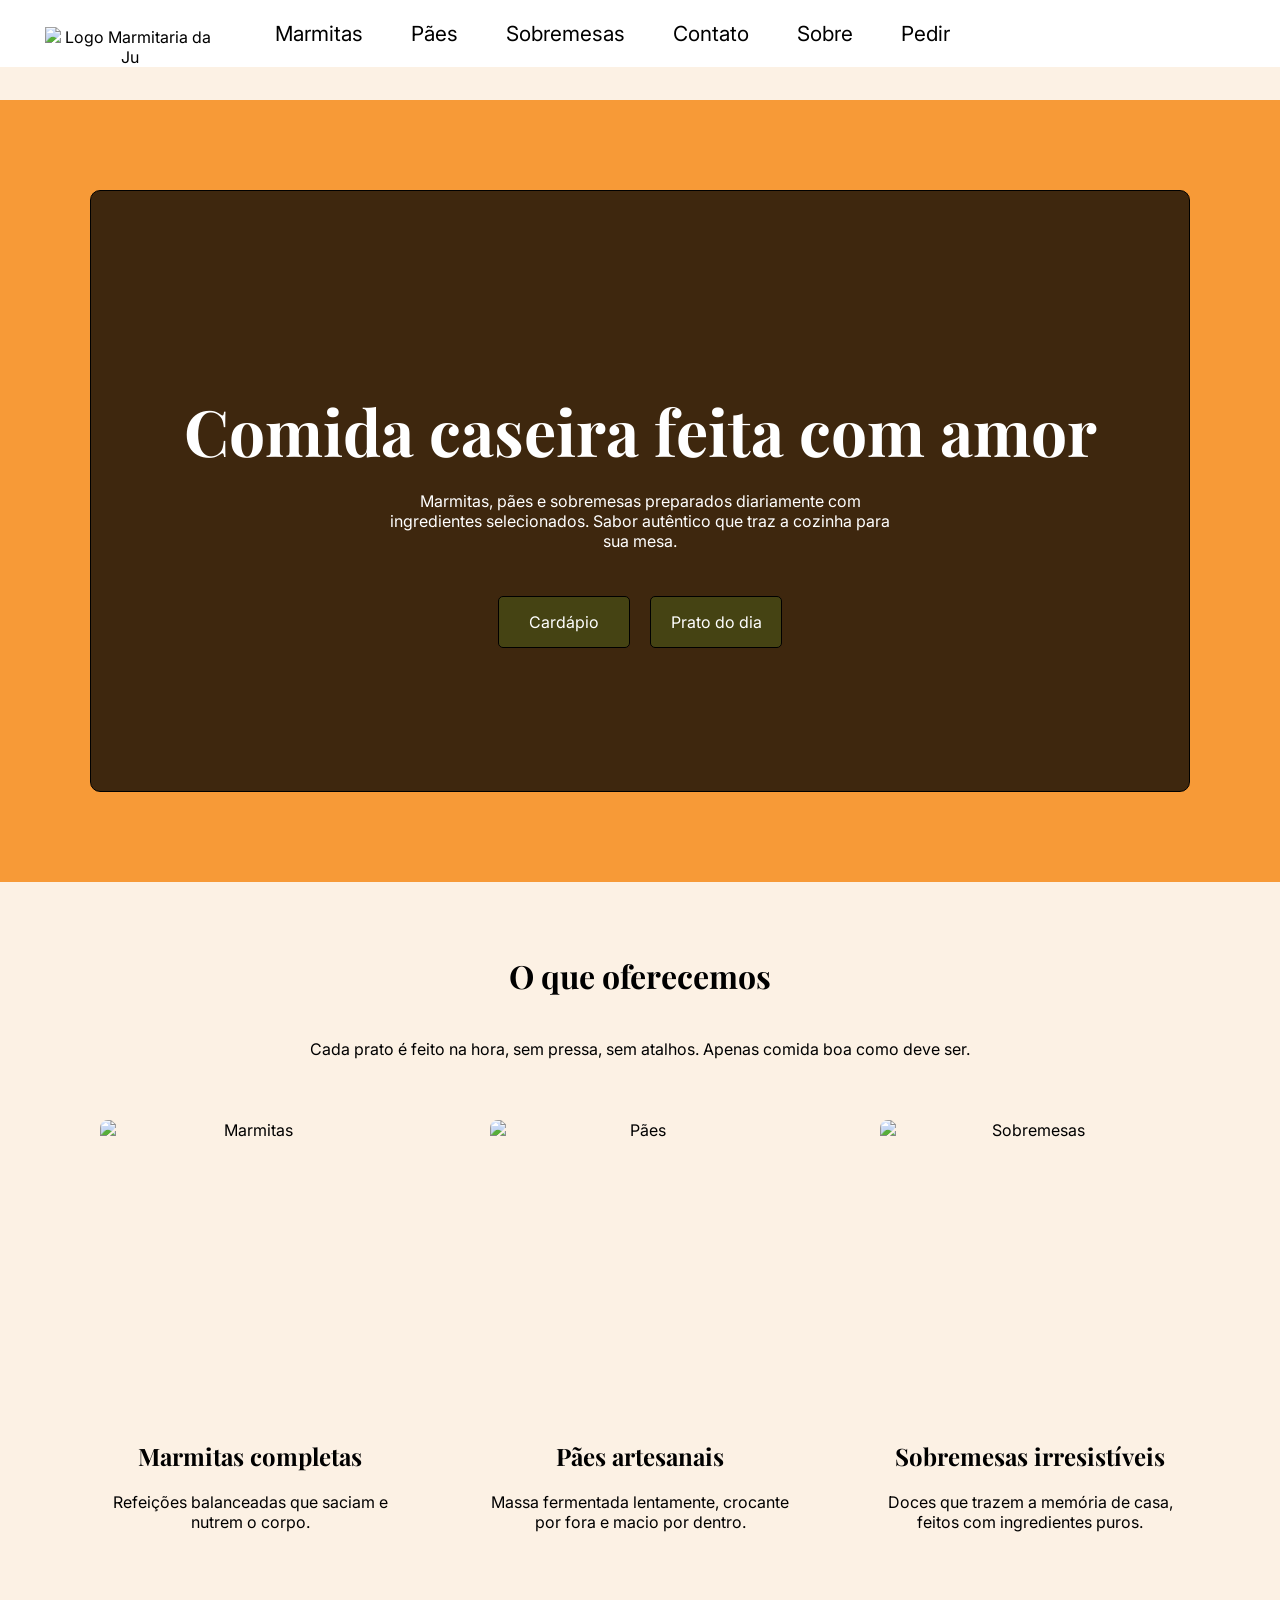
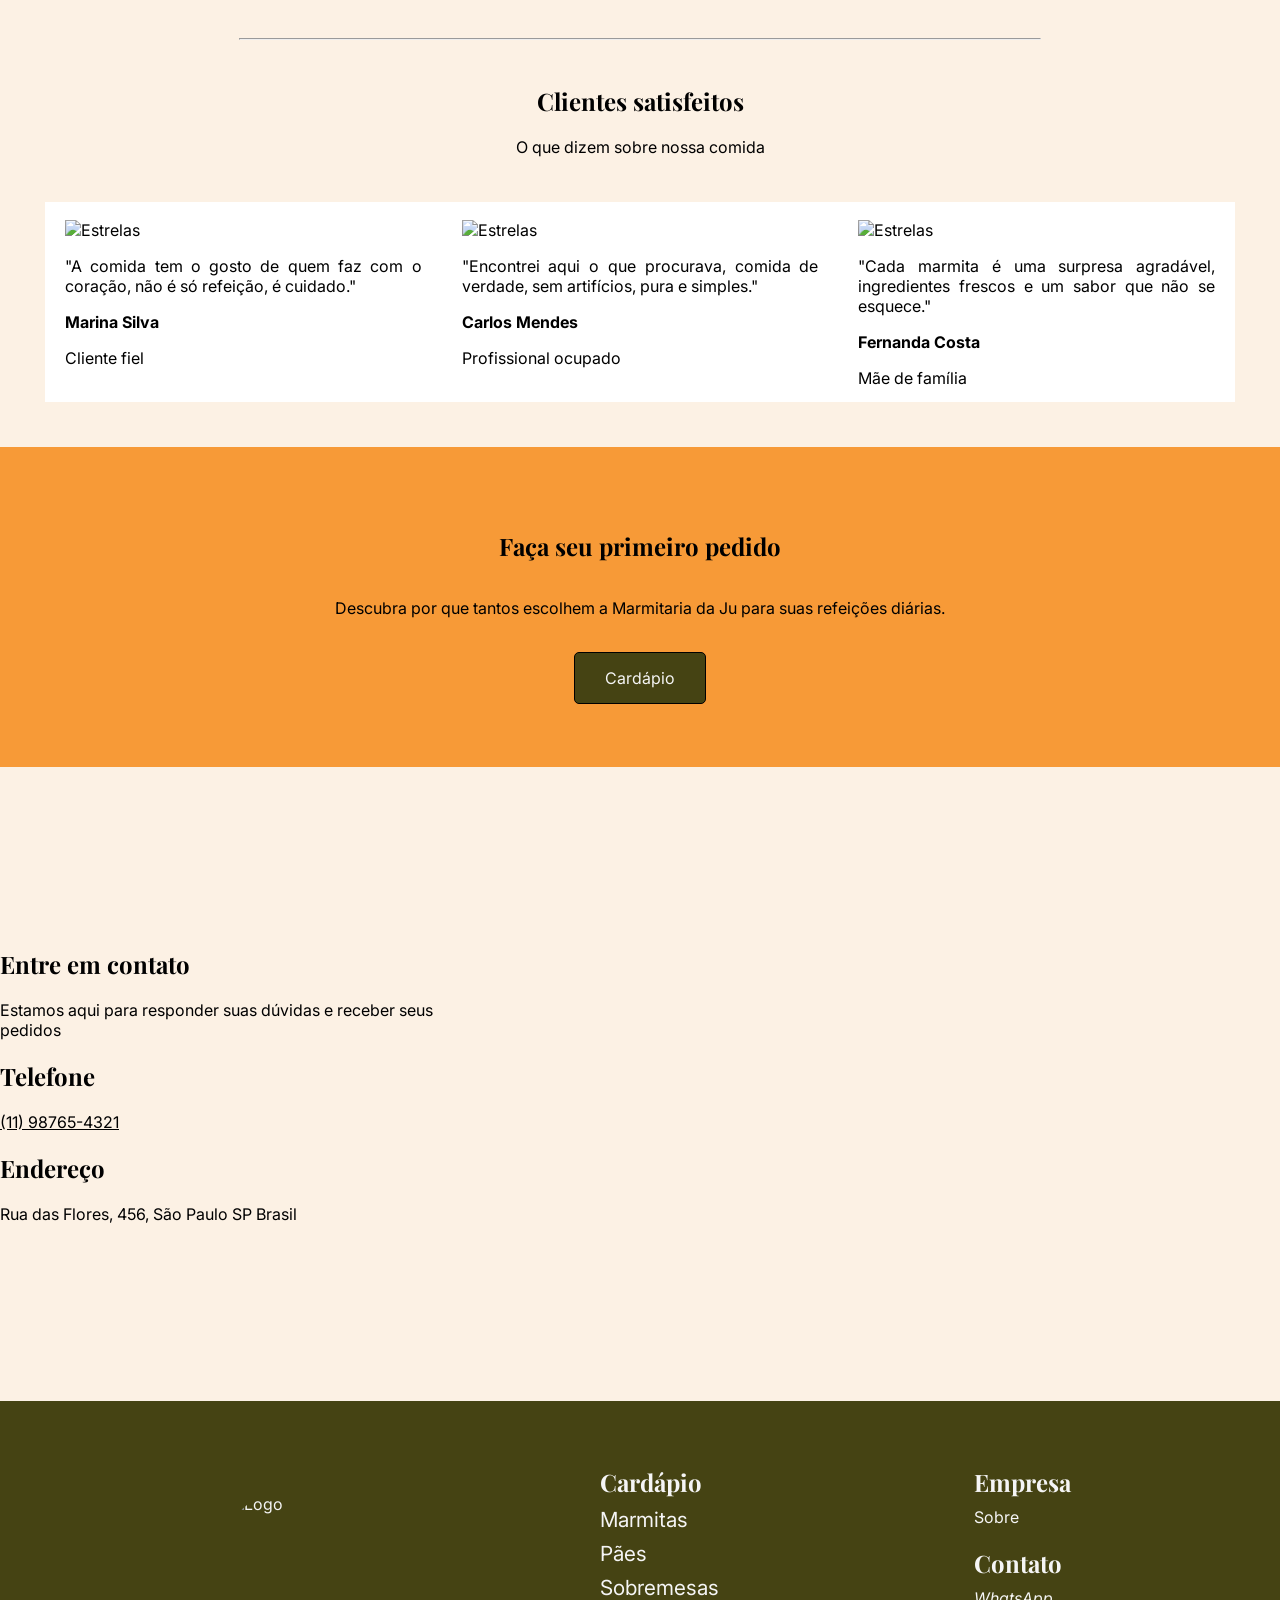
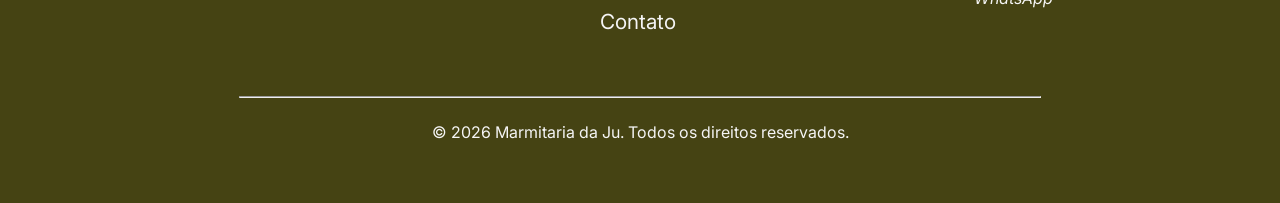
==== index.html @ 01df7dd1 "Fontes" ====
<!DOCTYPE html>
<html lang="pt-br">

<head>
    <meta charset="UTF-8">
    <meta name="viewport" content="width=device-width, initial-scale=1.0">
    <title> Marmita da Ju</title>
    <link rel="stylesheet"
        href="https://fonts.googleapis.com/css2?family=Material+Symbols+Outlined:opsz,wght,FILL,GRAD@20..48,100..700,0..1,-50..200&icon_names=keyboard_arrow_down">
    <link rel="stylesheet" href="style.css">
</head>

<body>
    <header class="cabecario">
        <nav class="navegacao">
            <div class="logo">
                <a href="../index.html"><img src="/imagens/logo_marmitaria_sem_colher-removebg-preview.png"
                        alt="Logo Marmitaria da Ju"></a>
            </div>
            <button id="burguer-menu" class="material-symbols-outlined" aria-label="Abrir menu" aria-expanded="false"
                onclick="clickMenu()"> keyboard_arrow_down </button>
            <div class="mainnav" id="itens">

                <ul class="li1">
                    <li><a href="/paginas/marmitas.html">Marmitas</a></li>
                    <li><a href="/paginas/paes.html">Pães</a></li>
                    <li><a href="/paginas/sobremesas.html">Sobremesas</a></li>
                    <li><a href="/index.html#contato">Contato</a></li>
                    <li><a href="/paginas/sobre.html">Sobre</a></li>
                    <li class="pedir"><a href="/paginas/carrinho.html">Pedir</a></li>
                </ul>

            </div>
        </nav>
    </header>

    <main>
        <div class="card">
            <div class="hero-card">
                <article class="conteudo">
                    <h1> Comida caseira feita com amor </h1>
                    <p> Marmitas, pães e sobremesas preparados diariamente com ingredientes selecionados. Sabor
                        autêntico que traz a cozinha para sua mesa. </p>
                    <div class="intro">
                        <a href="#cardapio"> Cardápio </a>
                        <a href="/paginas/marmitas.html#prato-do-dia"> Prato do dia </a>
                    </div>
                </article>
            </div>
        </div>

        <div class="menu-card">
            <div class="txt">
                <h2 id="cardapio">O que oferecemos</h2>
                <p>Cada prato é feito na hora, sem pressa, sem atalhos. Apenas comida boa como deve ser.</p>
            </div>

            <div class="cardapio">
                <article class="prato">
                    <a href="/paginas/marmitas.html"><img src="/imagens/pratos/bife-a-milanesa.png" alt="Marmitas"></a>
                    <div>
                        <h2>Marmitas completas</h2>
                        <p>Refeições balanceadas que saciam e nutrem o corpo.</p>
                    </div>
                </article>
                <article class="prato">
                    <a href="/paginas/paes.html"><img src="/imagens/paes/pao-baguete.png" alt="Pães"></a>
                    <div>
                        <h2>Pães artesanais</h2>
                        <p>Massa fermentada lentamente, crocante por fora e macio por dentro.</p>
                    </div>
                </article>

                <article class="prato">
                    <a href="/paginas/sobremesas.html"><img src="/imagens/sobremesas/banoffe.png" alt="Sobremesas"></a>
                    <div>
                        <h2>Sobremesas irresistíveis</h2>
                        <p>Doces que trazem a memória de casa, feitos com ingredientes puros.</p>
                    </div>
                </article>
            </div>
        </div>
        <hr class="retangulo">
        <section class="relato-card">
            <div class="txt2">
                <h2>Clientes satisfeitos</h2>
                <p>O que dizem sobre nossa comida</p>
            </div>
            <div class="comentarios">
                <div class="depoimento">
                    <img src="/imagens/icons/stars_11906616.png" alt="Estrelas">
                    <p>"A comida tem o gosto de quem faz com o coração, não é só refeição, é cuidado."</p>
                    <p><strong>Marina Silva </strong></p>
                    <p>Cliente fiel</p>
                </div>

                <div class="depoimento">
                    <img src="/imagens/icons/stars_11906616.png" alt="Estrelas">
                    <p>"Encontrei aqui o que procurava, comida de verdade, sem artifícios, pura e simples."</p>
                    <p><strong>Carlos Mendes</strong></p>
                    <p>Profissional ocupado</p>
                </div>

                <div class="depoimento">
                    <img src="/imagens/icons/stars_11906616.png" alt="Estrelas">
                    <p>"Cada marmita é uma surpresa agradável, ingredientes frescos e um sabor que não se esquece."</p>
                    <p><strong>Fernanda Costa</strong>
                    <p>
                    <p>Mãe de família</p>
                </div>
            </div>
        </section>

        <section class="card-primeiro-pedido">
            <div class="content-primeiro-pedido">
                <div class="pedido">
                    <h2> Faça seu primeiro pedido </h2>
                    <p> Descubra por que tantos escolhem a Marmitaria da Ju para suas refeições diárias. </p>
                    <a href="#cardapio"> Cardápio </a>
                </div>
            </div>
        </section>

        <section class="card-contato-informacoes" id="contato">
            <div class="informacoes-contato">
                <div class="contato">
                    <h2> Entre em contato</h2>
                    <p> Estamos aqui para responder suas dúvidas e receber seus pedidos</p>
                </div>

                <div class="contato">
                    <h2> Telefone</h2>
                    <p class="tel">(11) 98765-4321</p>
                </div>
                <div class="contato">
                    <h2> Endereço </h2>
                    <p>Rua das Flores, 456, São Paulo SP Brasil</p>
                </div>
            </div>
            <div class="map">
                <iframe
                    src="https://www.google.com/maps/embed?pb=!1m18!1m12!1m3!1d58526.92552958266!2d-47.17378690307492!3d-23.534917633731858!2m3!1f0!2f0!3f0!3m2!1i1024!2i768!4f13.1!3m3!1m2!1s0x94cf12acb56b6e03%3A0x1bbf40ce3d5a70a3!2zU8OjbyBSb3F1ZSwgU1A!5e0!3m2!1spt-BR!2sbr!4v1779496034192!5m2!1spt-BR!2sbr"
                    width="600" height="450" style="border:0;" allowfullscreen="" loading="lazy"
                    referrerpolicy="no-referrer-when-downgrade"></iframe>
            </div>
        </section>
    </main>
    <footer class="card-rodape">
        <nav class="navegacao-rodape">
            <img src="../imagens/logo_marmitaria_sem_colher.png" alt="Logo">
            <div class="rodape-leme">
                <h2> Cardápio </h2>
                <ul>
                    <li><a href="/paginas/marmitas.html"> Marmitas</a></li>
                    <li><a href="/paginas/paes.html"> Pães </a></li>
                    <li><a href="/paginas/sobremesas.html">Sobremesas</a></li>
                    <li><a href="/index.html#contato"> Contato</a></li>
                </ul>
            </div>
            <div class="rodape-leme" aria-label="Menu institucional">
                <h2>Empresa</h2>
                <a href="/paginas/sobre.html">Sobre</a>
                <h2>Contato</h2>
                <address>
                    <a href="https://wa.me/5511999999999" target="_blank">WhatsApp</a>
                </address>
            </div>
            </section>
        </nav>
        <hr>
        <div class="direitos">
            <p>© 2026 Marmitaria da Ju. Todos os direitos reservados.</p>
        </div>
    </footer>
    <script>x
        function clickMenu() {
            const itens = document.getElementById('itens');
            const botao = document.getElementById('burguer-menu');
            itens.classList.toggle('open');
            botao.setAttribute('aria-expanded', itens.classList.contains('open'));
        }
    </script>
</body>

</html>
---- style.css ----
@import url('https://fonts.googleapis.com/css2?family=Playfair+Display:wght@700&family=Inter:wght@400;500;600&display=swap');

html {
    scroll-behavior: smooth;
}

/* ── Botão Pedir (header) ── */
.btn-pedir {
    display: inline-flex;
    align-items: center;
    justify-content: center;
    padding: 0.6rem 1.4rem;
    background-color: #454313;
    color: #fff !important;
    font-family: 'Inter', sans-serif;
    font-weight: 600;
    font-size: 1rem;
    border-radius: 6px;
    text-decoration: none;
    white-space: nowrap;
    margin-right: 1.5rem;
    transition: background-color 0.2s ease;
}

.btn-pedir:hover {
    background-color: #C18234 !important;
    color: #fff !important;
}

/* ── Botão Voltar ── */
.btn-voltar {
    position: absolute;
    top: 120px;
    left: 32px;
    display: flex;
    align-items: center;
    justify-content: center;
    width: 44px;
    height: 44px;
    border-radius: 50%;
    background-color: transparent;
    transition: background-color 0.2s ease, transform 0.2s ease;
    z-index: 10;
}

.btn-voltar img {
    width: 28px;
    height: 28px;
    transform: scaleX(-1); /* espelha a seta → para ← */
    filter: brightness(0); /* deixa o ícone preto */
}

.btn-voltar:hover {
    background-color: rgba(0, 0, 0, 0.07);
    transform: translateX(-3px);
}

/* ── Tipografia base ── */
body {
    font-family: 'Inter', sans-serif;
}

h1, h2, h3,
.hero-card h1,
.sobre-card-informacoes h2,
.cardesc4 h1,
.menu-card h1,
.txt h1,
.txt-1 h1,
legend {
    font-family: 'Playfair Display', serif;
    font-weight: 700;
}

body {
    margin: 0;
    padding-top: 100px;
    background-color: #FCF1E4;
}

ul {
    text-align: center;
    font-size: 1.3rem;
    list-style: none;
}

.cabecario {
    display: grid;
    position: fixed;
    top: 0px;
    left: 0px;
    right: 0px;
    background-color: white;
    justify-content: space-between;
    align-items: center;
    margin: 0px;
    border: 0px;
    z-index: 9999;
}

.navegacao {
    display: flex;
    justify-content: space-between;
    align-items: center;
    margin: 0px;
    border: 0px;
}

.logo {
    display: flex;
    justify-content: space-between;
    text-align: center;
}

.logo img {
    width: 80px;
    height: 80px;
    padding: 0px;
    cursor: pointer;
    margin-bottom: 0vh;
    margin-top: 3vh;
    margin-left: 5vh;
}

.mainnav {
    display: flex;
    align-items: center;
    gap: 2rem;
    justify-content: space-between;
    margin-left: 5vh;
    width: 1400px;
}

.mainnav .li1 {
    display: flex;
}


#burguer-menu {
    display: none;
    background: none;
    border: none;
    font-size: 2.4rem;
    cursor: pointer;
    color: #000;
}

.mainnav ul {
    display: flex;
    gap: 1rem;
    list-style-type: none;
    margin: 0;
    padding: 0;
}

.mainnav li a {
    display: inline-flex;
    align-items: center;
    padding: 0.75rem 1rem;
    border-radius: 6px;
    color: #000;
    text-decoration: none;
    transition: background-color 0.2s ease, color 0.2s ease;
}

.mainnav li a:hover {
    background-color: #C18234;
    color: #fff;
}


.loginnav {
    display: flex;
}

.loginnav ul {
    display: flex;
    gap: 10px;
    list-style-type: none;
}

.card {
    display: flex;
    align-items: center;
    justify-content: center;
    background-color: #F79A37;
    margin: 0px;
}

.hero-card {
    width: 90vw;
    height: 600px;
    display: flex;
    margin: 10vh;
    border-radius: 10px;
    align-items: center;
    border: 1px solid black;
    background-image: linear-gradient(rgba(0, 0, 0, 0.75), rgba(0, 0, 0, 0.75)), url("/imagens/foto-banner.png");
    background-size: cover;
    justify-content: center;
    text-align: center;
}

.conteudo {
    display: flex;
    flex-direction: column;
    justify-content: center;
    padding: 5vh;
}

.conteudo a {
    display: flex;
    justify-content: center;
    align-items: center;
}

.hero-card h1 {
    color: white;
    font-size: 4rem;
    margin-bottom: 2vh;
    text-align: ce;
}

.hero-card p {
    color: white;
    text-align: center;
    margin-bottom: 3vh;
    color: white;
    text-align: center;
    margin: auto;
    margin-bottom: 3vh;
    width: 500px;
}

a:link,
a:visited,
a:hover,
a:active {
    color: black;
    text-decoration: none;
}

.intro {
    display: flex;
    justify-content: center;
    gap: 20px;
    transition: all 0.3s ease;
}

.intro a {
    width: 130px;
    height: 50px;
    border: 1px black solid;
    border-radius: 5px;
    background-color: transparent;
    color: white;
    margin-top: 2vh;
    cursor: pointer;
    background-color: #454313;
}

.intro a:hover {
    width: 130px;
    height: 50px;
    border: 1px black solid;
    border-radius: 5px;
    background-color: #C18234;
    color: white;
    margin-top: 2vh;
    cursor: pointer;

}

.hero-card img {
    border-radius: 0 10px 10px 0px;
    width: 750px;
}



.cardapio {
    display: flex;
    justify-content: space-around;
    flex-wrap: none;
}

.prato {
    display: flex;
    flex-direction: column;
    margin: 5vh;
}

.prato img {
    width: 300px;
    height: 300px;
    border-radius: 8px;
    transition: all 0.2s ease;
}

.prato img:hover {
    border-radius: 8px;
    transform: scale(1.1) translateY(-10px);
}

.prato p {
    width: 300px;
}


.ocardapio section,
.cardapio article {
    display: flex;
    flex-direction: column;
    justify-content: space-between;
    align-items: center;
}

.op h3 {
    font-size: 1.5rem;
    color: #333;
    text-align: center;
}

.sobre-card-informacoes {
    display: flex;
    margin: 10vh;
    border-radius: 10px;
    align-items: center;
    margin-top: 2vh;
    margin-bottom: 2vh;
    background-color: #F79A37;
    border: solid black 1px;
}

.sobre-card-informacoes img {
    border-radius: 10px 10px 10px 10px;
    margin: 10vh;
    margin-bottom: 5vh;
    width: 500px;
}

.sobre-card-informacoes h2 {
    color: whitesmoke;
    font-size: 2rem;
    margin: 5vh;
    text-shadow: 2px 2px 4px rgba(0, 0, 0, 0.7);
}

.sobre-card-informacoes p {
    color: whitesmoke;
    text-align: justify;
    margin: 5vh;
}

.relato-card {
    margin: 5vh;
    height: auto;
}

.txt2 {
    margin: 5vh;
    text-align: center;
}


.comentarios {
    display: flex;
    justify-content: space-evenly;
}

.depoimento {
    text-align: justify;
    width: 400px;
    height: 200px;
    padding-inline: 20px;
    background-color: white;
    box-sizing: border-box;
}

.depoimento img {
    width: 150px;
    margin-top: 2vh;
}

.card-primeiro-pedido {
    background-color: #F79A37;
    height: 320px;
    display: flex;
    justify-content: center;
    align-items: center;
    color: whitesmoke;
}

.content-primeiro-pedido {
    display: flex;
    flex-direction: column;
}

.content-primeiro-pedido a {
    display: flex;
    text-align: center;
    align-items: center;
    justify-content: center;
}


.pedido {
    display: flex;
    text-align: center;
    flex-direction: column;
    align-items: center;
    transition: all 0.3s ease;
    color: black;
}

.pedido a {
    width: 130px;
    height: 50px;
    border: 1px black solid;
    border-radius: 5px;
    background-color: transparent;
    color: whitesmoke;
    margin-top: 2vh;
    cursor: pointer;
    align-items: center;
    background-color: #454313;

}

.pedido a:hover {
    width: 130px;
    height: 50px;
    border: 1px black solid;
    border-radius: 5px;
    background-color: #C18234;
    color: whitesmoke;
    margin-top: 2vh;
    cursor: pointer;

}

.tel {
    text-decoration-line: underline;
}

.card-contato-informacoes {
    display: flex;
    justify-content: center;
    align-items: center;
}


.cardesc4 {
    margin: 10vh;
    margin-left: 20vh;
    width: 80vh;
    font-size: 1.2rem;
}

.cardesc4 h1 {
    margin-bottom: 12px;
}

.cardesc4 h4 {
    margin-bottom: 7px;
}

.cardesc4 p {
    margin-top: 7px;
}

.map {
    margin: 10vh;
    margin-right: 13vh;
    opacity: 0.7;
}

.card-rodape {
    display: flex;
    flex-direction: column;
    width: auto;
    height: auto;
    justify-content: center;
    background-color: #454313;
}

.direitos {
    color: whitesmoke;
    align-self: center;
    margin-top: 0;
    margin-bottom: 5vh;
}

hr {
    width: 800px;
}

.navegacao-rodape {
    height: 100%;
    display: flex;
    flex-direction: row;
    justify-content: space-evenly;
    color: whitesmoke;
}


.navegacao-rodape img {
    width: 100px;
    height: 100px;
    margin: 7vh;
    align-self: center;
    cursor: pointer;
    border-radius: 50px;
}

.rodape-leme {
    margin: 10vh;
    cursor: pointer;
    display: flex;
    flex-direction: column;
    align-items: left;
    text-align: left;
    margin: 5vh;
}

.rodape-leme a,
address {
    color: whitesmoke;
    margin-bottom: 1vh;
    text-align: left;
    padding: 0;
    margin: 0;
    display: flex;
    flex-direction: column;
}

.rodape-leme h2 {
    margin-bottom: 5px;
    margin-bottom: 1vh;
    text-align: left;
}

.rodape-leme img {
    width: 300px;
    height: 300px;
}

.rodape-leme li {
    margin-bottom: 1vh;
    text-align: left;
}

.rodape-leme ul {
    list-style: none;
    padding: 0;
    margin: 0;
    display: flex;
    flex-direction: column;
    align-items: left;

}

table {
    display: flex;
    align-items: center;
    justify-content: center;
}

thead,
tbody {
    display: flex;
}

tr {
    display: flex;
    flex-direction: column;
}

th,
td {
    box-sizing: border-box;
    height: 40px;
    padding: 20px;
    padding-top: 5px;
    text-align: center;
}


#botao_marmitas_1 {
    width: 130px;
    height: 50px;
    border: 1px black solid;
    border-radius: 5px;
    background-color: transparent;
    color: black;
    margin-top: 2vh;
    cursor: pointer;
    transition: all 0.3s ease;
}

#botao_marmitas_1:hover {
    width: 130px;
    height: 50px;
    border: 1px black solid;
    border-radius: 5px;
    background-color: #C18234;
    color: whitesmoke;
    margin-top: 2vh;
    cursor: pointer;
}

.menu-card {
    margin: 15vh;
    text-align: center;
    padding: 0px;
    background-color: #FCF1E4;
    display: flex;
    flex-direction: column;
    margin: 5vh;
    align-items: center;
    justify-content: center;
    text-align: center;
}

.menu-card a {
    display: flex;
    flex-direction: column;
    align-items: center;
    justify-content: center;
    text-align: center;
}

.botao {
    display: flex;
    flex-direction: column;
    text-align: center;
    justify-content: center;
    transition: all 0.3s ease;
}

.botao a {
    width: 130px;
    height: 50px;
    border: 1px black solid;
    border-radius: 5px;
    background-color: transparent;
    color: whitesmoke;
    margin-top: 2vh;
    margin-bottom: 3vh;
    cursor: pointer;
    background-color: #F79A37;
}

.botao a:hover {
    width: 130px;
    height: 50px;
    border: 1px black solid;
    border-radius: 5px;
    background-color: #C18234;
    color: whitesmoke;
    margin-top: 2vh;
    cursor: pointer;
}

.lista-marmitas-preco {
    display: flex;
    margin: 10vh;
    border-radius: 10px;
    align-items: center;
    border: 1px solid black;
    justify-content: center;
    text-align: center;
    width: 100%;
}


.lista-marmitas-preco a {
    display: flex;
    margin: 10vh;
    border-radius: 10px;
    align-items: center;
    border: 1px solid black;
    justify-content: center;
    text-align: center;
}


.lista-marmitas-preco h1 {
    color: whitesmoke;
    font-size: 3rem;
    margin-bottom: 2vh;
    margin: 5vh;
}

.lista-marmitas-preco h2 {
    color: whitesmoke;
    font-size: 3rem;
    margin-bottom: 2vh;
    margin: 5vh;
}

.lista-marmitas-preco table {
    color: whitesmoke;
    margin-bottom: 2vh;
    margin: 5vh;
}

.lista-marmitas-preco p {
    color: whitesmoke;
    text-align: center;
    margin: 5vh;
    margin-bottom: 2vh;
    margin-top: 0vh;
    width: 250px;
}

.lista-marmitas-preco img {
    border-radius: 10px;
    width: 500px;
    margin: 2vh;
}

#botao_marmitas_2 {
    width: 250px;
    height: 50px;
    border: 1px black solid;
    border-radius: 5px;
    background-color: black;
    color: whitesmoke;
    margin-top: 2vh;
    cursor: pointer;
    margin: 7vh;
    margin-bottom: 5vh;
    transition: all 0.3s ease;
    align-self: center;
}

#botao_marmitas_2:hover {
    width: 250px;
    height: 50px;
    border: 1px black solid;
    border-radius: 5px;
    background-color: #C18234;
    color: whitesmoke;
    margin-top: 2vh;
    cursor: pointer;
    margin: 7vh;
    align-self: center;
}

.duvidas_marmitas {
    display: flex;
    flex-direction: column;
    text-align: left;
    margin: auto;
    margin-top: 5vh;
    width: 650px;
    height: auto;
}

.sub-duvida {
    display: flex;
    flex-direction: column;
    align-items: center;
    justify-content: center;
}

.sub-duvida a {
    display: flex;
    flex-direction: column;
    align-items: center;
    justify-content: center;
}

.txt {
    display: flex;
    flex-direction: column;
    justify-content: center;
    align-items: center;
}

.txt h2 {
    font-size: 2rem;
}

#botao-duvidas {
    width: 150px;
    height: 50px;
    border: 1px black solid;
    border-radius: 5px;
    background-color: transparent;
    color: black;
    margin-top: 2vh;
    cursor: pointer;
    transition: all 0.3s ease;
}

#botao-duvidas:hover {
    width: 150px;
    height: 50px;
    border: 1px black solid;
    border-radius: 5px;
    background-color: #C18234;
    color: whitesmoke;
    margin-top: 2vh;
    cursor: pointer;

}

.sobre {
    display: flex;
    margin: 0px;
}

.sobre img {
    width: 40px;
    display: flex;
    margin: 3vh;
    padding-bottom: 10vh;
}

#icon-panela {
    margin-top: 5vh;
}


.retangulo {
    background-color: #575418;
}

.cardapio {
    align-items: center;
    align-self: center;
    justify-content: center;

}

.sobre-card {
    display: flex;
    flex-direction: column;
    align-items: center;
    justify-content: center;
    background-color: #FCF1E4;
    min-height: 200px;
    padding-bottom: 2rem;
}

.sobre-card a {
    display: flex;
    flex-direction: column;
    align-items: center;
    justify-content: center;
    margin-bottom: 10vh;
}

.txt-1 {
    display: flex;
    flex-direction: column;
    margin-top: 12vh;
    margin-bottom: 2rem;
    text-align: center;
    width: 1000px;
    color: black;
    align-items: center;
    flex-wrap: wrap;
}

.txt-1 p {
    margin-bottom: 0;
}

.txt-1 h1 {
    margin-bottom: 1vh;
}

.opcoes_carrinho {
    display: flex;
    width: 100%;
    max-width: 900px;
    flex-direction: column;
    margin: 2rem auto;
    align-items: center;
    color: black;
    box-sizing: border-box;
}

.formulario {
    display: flex;
    flex-direction: column;
    margin: 5vh;
    padding: 0vh;
    align-items: left;
    color: black;
}

.marmitas_opcoes {
    display: flex;
    flex-direction: column;
}

.marmitas_item {
    display: flex;
    justify-content: space-between;
    align-items: center;

    background: white;
    border-radius: 10px;

    padding: 15px;
    margin-bottom: 12px;

    box-shadow: 0 1px 3px rgba(0, 0, 0, .08);
}

.marmitas_prato {
    display: flex;
    align-items: flex-start;
    gap: 10px;

    flex: 1;
    margin: 0;
}

.descricao_prato {
    display: flex;
    flex-direction: column;
}

.descricao_prato h4 {
    margin: 0;
}

.descricao_prato p {
    margin: 2px 0 0;
}

.quantidade {
    width: 70px;
    min-width: 70px;
    height: 35px;
}

label {
    display: flex;
    align-items: center;
    gap: 8px;
    margin-bottom: 10px;
}

fieldset {
    width: 100%;
    max-width: 800px;
    box-sizing: border-box;
    display: grip;
    grid-template-rows: 1fr 1fr;
    justify-content: center;
    padding: 1em;
    border: 1px solid black;
    border-radius: 10px;
    align-items: center;
}

button {
    width: 100%;
    padding: 1rem;
    margin-top: 1rem;
    box-sizing: border-box;
    background-color: darkgreen;
    color: white;
    border: none;
    border-radius: 5px;
}



.categoria img {
    width: 50px;
    height: 50px;
}

.categoria h2 {
    margin: 0;
    font-size: 1.3rem;
}

.categoria span {
    font-size: 0.85rem;
    color: #777;
}

.categoria {
    display: flex;
    align-items: center;
    gap: 15px;
    margin-top: 30px;
    margin-bottom: 20px;
    padding-bottom: 15px;
    border-bottom: 1px solid #d8c8b5;
}

#nome {
    width: 100%;
    height: 40px;
    margin-bottom: 2vh;
    border: 1px solid black;
    border-radius: 5px;
    box-sizing: border-box;
}

.marmitas_item{
    align-items: center;
}

.marmitas_prato{
    display: flex;
    justify-content: center;
    align-items: center; 
}




/* Responsividade*/
@media (max-width: 1270px) {

    h1 {
        width: 100%;
        font-size: 2rem;
    }

    h2 {
        width: 100%;
        font-size: 1.5rem;
    }

    p {
        width: 100%;
        text-align: center;
    }

    .navegacao {
        flex-wrap: wrap;
    }


    .formulario {
        width: 400px;
    }

    .marmitas_item {
        display: flex;
        justify-content: space-between;
        width: 100%;
        padding: 1rem;
    }

    .mainnav {
        width: auto;
    }

    #pedir {
        align-items: flex-end;
    }

    .card {
        width: auto;
        align-self: center;
    }

    .conteudo {
        align-items: center;
    }

    .conteudo h1 {
        width: 100%;
        font-size: 2rem;
    }

    .conteudo p {
        width: 100%;
        text-align: center;
    }

    .txt {
        align-items: center;
    }

    .txt h2 {
        width: 100%;
        font-size: 1.5rem;
    }

    .txt p {
        width: 100%;
        text-align: center;
    }

    .cardapio {
        flex-wrap: wrap;
    }

    .comentarios {
        flex-wrap: wrap;
        gap: 2rem;
    }

    .depoimento p {
        margin-bottom: 1rem
    }

    .pedido p {
        width: 80%;
        flex-wrap: wrap;
        gap: 1rem;
        justify-content: center;
    }

    .card-contato-informacoes {
        align-items: center;
        width: 100%;
        flex-wrap: wrap;
        text-align: left;
        margin-top: 2vh;
        margin-bottom: 2vh;

    }

    .informacoes-contato {
        flex-wrap: wrap;
        width: 80%;
        text-align: left;
    }

    .informacoes-contato p {
        flex-wrap: wrap;
        text-align: left;
    }


    .contato {
        width: 100%;
        flex-wrap: wrap;
        gap: 1rem;
        align-items: center;
        text-align: left;
    }

    .tel {
        width: 100%;
        flex-wrap: wrap;
        gap: 1rem;
        justify-content: center;
        align-items: center;
        text-align: left;
    }

    .card-rodape {
        flex-direction: column;
        margin: auto;
        height: auto;
    }


    .navegacao-rodape img {
        margin-bottom: 2vh;
    }


    .rodape-leme {
        flex-wrap: wrap;
        text-align: center;
        margin: 2vh;
    }

    .rodape-leme a,
    address {
        flex-wrap: wrap;
        text-align: left;

    }

    .direitos {
        width: 80%;
        flex-wrap: wrap;
        gap: 1rem;
        justify-content: center;
        align-self: center;
    }

    hr {
        width: 300px;
    }



    .map {
        display: none !important;
    }

    .cardesc4 {
        margin: 5vh;
    }

    .txt {
        margin: 1rem;
        text-align: center;
        flex-wrap: wrap;
    }

    .duvidas_marmitas {
        width: 80%;
        text-align: center;
    }

    .card {
        margin: auto;

    }

    .lista-marmitas-preco {
        flex-direction: column;
        align-items: center;
        text-align: center;
    }

    .lista-marmitas-preco h2 {
        width: 100%;
        font-size: 1.5rem;
    }

    .lista-marmitas-preco img {
        width: 60%;
        margin: 2vh;
    }

    .txt-1 {
        align-items: center;
        width: 80%;
        flex-wrap: wrap;
    }

    .txt-1 h2 {
        width: 100%;
        font-size: 1.5rem;
    }

    .txt-1 p {
        width: 100%;
        text-align: center;
        text-align: justify;
    }

    #fundadora {
        width: 400px;
        margin: 0;
        margin-right: 1rem;
    }

    .icons img {
        margin-bottom: 3vh;
    }

    .sobre p {
        width: 90%;
    }

    #nome,
    #mensagem {
        width: 100%;
        box-sizing: border-box;
    }


}

@media (max-width: 1024px) {

    h1 {
        width: 100%;
        font-size: 2rem;
    }

    h2 {
        width: 100%;
        font-size: 1.5rem;
    }

    p {
        width: 100%;
        text-align: center;
    }

    .navegacao {
        flex-wrap: wrap;
    }

    .formulario {
        width: 400px;
    }

    .marmitas_item {
        width: 100%;
        padding: 1rem;
    }

    .mainnav {
        width: auto;
    }

    #pedir {
        align-items: flex-end;
    }

    .card {
        width: auto;
        align-self: center;
    }

    .conteudo {
        align-items: center;
    }

    .conteudo h1 {
        width: 100%;
        font-size: 2rem;
    }

    .conteudo p {
        width: 100%;
        text-align: center;
    }

    .txt {
        align-items: center;
    }

    .txt h2 {
        width: 100%;
        font-size: 1.5rem;
    }

    .txt p {
        width: 100%;
        text-align: center;
    }

    .cardapio {
        flex-wrap: wrap;
    }

    .comentarios {
        flex-wrap: wrap;
        gap: 2rem;
    }

    .depoimento p {
        margin-bottom: 1rem
    }

    .pedido p {
        width: 80%;
        flex-wrap: wrap;
        gap: 1rem;
        justify-content: center;
    }

    .card-contato-informacoes {
        align-items: center;
        width: 100%;
        flex-wrap: wrap;
        text-align: left;
        margin-top: 2vh;
        margin-bottom: 2vh;

    }

    .informacoes-contato {
        flex-wrap: wrap;
        width: 80%;
        text-align: left;
    }

    .informacoes-contato p {
        flex-wrap: wrap;
        text-align: left;
    }


    .contato {
        width: 100%;
        flex-wrap: wrap;
        gap: 1rem;
        align-items: center;
        text-align: left;
    }

    .tel {
        width: 100%;
        flex-wrap: wrap;
        gap: 1rem;
        justify-content: center;
        align-items: center;
        text-align: left;
    }

    .card-rodape {
        flex-direction: column;
        margin: auto;
        height: auto;
    }


    .navegacao-rodape img {
        margin-bottom: 2vh;
    }


    .rodape-leme {
        flex-wrap: wrap;
        text-align: center;
        margin: 2vh;
    }

    .rodape-leme a,
    address {
        flex-wrap: wrap;
        text-align: left;

    }

    .direitos {
        width: 80%;
        flex-wrap: wrap;
        gap: 1rem;
        justify-content: center;
        align-self: center;
    }

    hr {
        width: 300px;
    }

    .map {
        display: none !important;
    }

    .cardesc4 {
        margin: 5vh;
    }

    .txt {
        margin: 1rem;
        text-align: center;
        flex-wrap: wrap;
    }

    .duvidas_marmitas {
        width: 80%;
        text-align: center;
    }

    .card {
        margin: auto;

    }

    .lista-marmitas-preco {
        flex-direction: column;
        align-items: center;
        text-align: center;
    }

    .lista-marmitas-preco h2 {
        width: 100%;
        font-size: 1.5rem;
    }

    .lista-marmitas-preco img {
        width: 60%;
        margin: 2vh;
    }

    .txt-1 {
        align-items: center;
        width: 80%;
        flex-wrap: wrap;
    }

    .txt-1 h2 {
        width: 100%;
        font-size: 1.5rem;
    }

    .txt-1 p {
        width: 100%;
        text-align: center;
        text-align: justify;
    }

    #fundadora {
        width: 400px;
        margin: 0;
        margin-right: 1rem;
    }

    .icons img {
        margin-bottom: 3vh;
    }

    .sobre p {
        width: 90%;
    }

    #nome,
    #mensagem {
        width: 100%;
        box-sizing: border-box;
    }

}

@media (max-width: 900px) {

    h1 {
        width: 100%;
        font-size: 2rem;
    }

    h2 {
        width: 100%;
        font-size: 1.5rem;
    }

    p {
        width: 100%;
        text-align: center;
    }

    .navegacao {
        flex-wrap: wrap;
    }

    .formulario {
        width: 400px;
    }

    .marmitas_item {
        width: 100%;
        padding: 1rem;
    }

    .mainnav {
        width: auto;
    }

    #pedir {
        align-items: flex-end;
    }

    .card {
        width: auto;
        align-self: center;
    }

    .conteudo {
        align-items: center;
    }

    .conteudo h1 {
        width: 100%;
        font-size: 2rem;
    }

    .conteudo p {
        width: 100%;
        text-align: center;
    }

    .txt {
        align-items: center;
    }

    .txt h2 {
        width: 100%;
        font-size: 1.5rem;
    }

    .txt p {
        width: 100%;
        text-align: center;
    }

    .cardapio {
        flex-wrap: wrap;
    }

    .comentarios {
        flex-wrap: wrap;
        gap: 2rem;
    }

    .depoimento p {
        margin-bottom: 1rem
    }

    .pedido p {
        width: 80%;
        flex-wrap: wrap;
        gap: 1rem;
        justify-content: center;
    }

    .card-contato-informacoes {
        align-items: center;
        width: 100%;
        flex-wrap: wrap;
        text-align: left;
        margin-top: 2vh;
        margin-bottom: 2vh;

    }

    .informacoes-contato {
        flex-wrap: wrap;
        width: 80%;
        text-align: left;
    }

    .informacoes-contato p {
        flex-wrap: wrap;
        text-align: left;
    }


    .contato {
        width: 100%;
        flex-wrap: wrap;
        gap: 1rem;
        align-items: center;
        text-align: left;
    }

    .tel {
        width: 100%;
        flex-wrap: wrap;
        gap: 1rem;
        justify-content: center;
        align-items: center;
        text-align: left;
    }

    .card-rodape {
        flex-direction: column;
        margin: auto;
        height: auto;
    }


    .navegacao-rodape img {
        margin-bottom: 2vh;
    }


    .rodape-leme {
        flex-wrap: wrap;
        text-align: center;
        margin: 2vh;
    }

    .rodape-leme a,
    address {
        flex-wrap: wrap;
        text-align: left;

    }

    .direitos {
        width: 80%;
        flex-wrap: wrap;
        gap: 1rem;
        justify-content: center;
        align-self: center;
    }

    hr {
        width: 300px;
    }



    .map {
        display: none !important;
    }

    .cardesc4 {
        margin: 5vh;
    }

    .txt {
        margin: 1rem;
        text-align: center;
        flex-wrap: wrap;
    }

    .duvidas_marmitas {
        width: 80%;
        text-align: center;
    }

    .card {
        margin: auto;

    }

    .lista-marmitas-preco {
        flex-direction: column;
        align-items: center;
        text-align: center;
    }

    .lista-marmitas-preco h2 {
        width: 100%;
        font-size: 1.5rem;
    }

    .lista-marmitas-preco img {
        width: 60%;
        margin: 2vh;
    }

    .txt-1 {
        align-items: center;
        width: 80%;
        flex-wrap: wrap;
    }

    .txt-1 h2 {
        width: 100%;
        font-size: 1.5rem;
    }

    .txt-1 p {
        width: 100%;
        text-align: center;
        text-align: justify;
    }

    #fundadora {
        width: 400px;
        margin: 0;
        margin-right: 1rem;
    }

    .icons img {
        margin-bottom: 3vh;
    }

    .sobre p {
        width: 90%;
    }

    .marmitas_item {
        flex-direction: column;
        align-items: center;
        gap: 12px;
    }

    .quantidade {
        width: 100%;
    }
    
    #nome,
    #mensagem {
        width: 100%;
        box-sizing: border-box;
    }
}


@media (max-width: 768px) {

    h1 {
        width: 100%;
        font-size: 2rem;
    }

    h2 {
        width: 100%;
        font-size: 1.5rem;
    }

    p {
        width: 100%;
        text-align: center;
    }

    .navegacao {
        flex-wrap: wrap;
    }

    .formulario {
        width: 400px;
    }

    .marmitas_item {
        width: 100%;
        padding: 1rem;
    }


    #burguer-menu {
        display: flex;
        padding: 1vh;
    }

    .mainnav {
        flex-direction: column;
        align-items: center;
        gap: 0;
        display: none;
        background-color: #e9d5bf;
        padding: 1rem 0;
        margin-left: 12vh;
        width: 0;
    }

    .mainnav.open {
        display: flex;
    }

    .mainnav ul {
        flex-direction: column;
        gap: 0;
    }

    .mainnav li a {
        justify-content: center;
        width: 100%;
        padding: 0.75rem 0;
    }

    #pedir {
        align-self: flex-end;
    }

    .card {
        width: auto;
        align-self: center;
    }

    .conteudo {
        align-items: center;
    }

    .conteudo h1 {
        width: 100%;
        font-size: 2rem;
    }

    .conteudo p {
        width: 100%;
        text-align: center;
    }

    .txt {
        align-items: center;
    }

    .txt h2 {
        width: 100%;
        font-size: 1.5rem;
    }

    .txt p {
        width: 100%;
        text-align: center;
    }

    .cardapio {
        flex-wrap: wrap;
    }

    .comentarios {
        flex-wrap: wrap;
        gap: 2rem;
    }

    .depoimento p {
        margin-bottom: 1rem
    }

    .pedido p {
        width: 80%;
        flex-wrap: wrap;
        gap: 1rem;
        justify-content: center;
    }

    .card-contato-informacoes {
        align-items: center;
        width: 100%;
        flex-wrap: wrap;
        text-align: left;
        margin-top: 2vh;
        margin-bottom: 2vh;

    }

    .informacoes-contato {
        flex-wrap: wrap;
        width: 80%;
        text-align: left;
    }

    .informacoes-contato p {
        flex-wrap: wrap;
        text-align: left;
    }


    .contato {
        width: 100%;
        flex-wrap: wrap;
        gap: 1rem;
        align-items: center;
        text-align: left;
    }

    .tel {
        width: 100%;
        flex-wrap: wrap;
        gap: 1rem;
        justify-content: center;
        align-items: center;
        text-align: left;
    }

    .card-rodape {
        flex-direction: column;
        margin: auto;
        height: auto;
    }

    .navegacao-rodape {
        flex-direction: column;
        align-items: center;
    }

    .navegacao-rodape img {
        margin-bottom: 2vh;
    }


    .rodape-leme {
        flex-wrap: wrap;
        text-align: center;
        margin: 2vh;
    }

    .rodape-leme a,
    address {
        flex-wrap: wrap;
        text-align: left;

    }

    .direitos {
        width: 80%;
        flex-wrap: wrap;
        gap: 1rem;
        justify-content: center;
        align-self: center;
    }

    hr {
        width: 300px;
    }



    .map {
        display: none !important;
    }

    .cardesc4 {
        margin: 5vh;
    }

    .txt {
        margin: 1rem;
        text-align: center;
        flex-wrap: wrap;
    }

    .duvidas_marmitas {
        width: 80%;
        text-align: center;
    }

    .card {
        margin: auto;

    }

    .lista-marmitas-preco {
        flex-direction: column;
        align-items: center;
        text-align: center;
    }

    .lista-marmitas-preco h2 {
        width: 100%;
        font-size: 1.5rem;
    }

    .lista-marmitas-preco img {
        width: 60%;
        margin: 2vh;
    }

    .txt-1 {
        align-items: center;
        width: 80%;
        flex-wrap: wrap;
    }

    .txt-1 h2 {
        width: 100%;
        font-size: 1.5rem;
    }

    .txt-1 p {
        width: 100%;
        text-align: center;
        text-align: justify;
    }

    #fundadora {
        display: none;
    }

    .icons img {
        margin-bottom: 3vh;
    }

    .sobre p {
        width: 90%;
    }

    .opcoes_carrinho {
        width: 100%;
        max-width: 900px;
        margin: 2rem auto;
        padding: 0 1rem;
        box-sizing: border-box;
     
    }

    form {
        display: flex;
        flex-direction: column;
        align-items: center;
        padding: 0;
        margin: 0;
    }

    fieldset {
        width: 100%;
        max-width: 800px;
        box-sizing: border-box;
    }

    .formulario {
        width: 100%;
        margin: 0;
    }

    .marmitas_opcoes {
        width: 100%;
    }

    .marmitas_item {
        width: 80%;

    }

    #nome,
    #mensagem {
        width: 100%;
        box-sizing: border-box;
    }

    button {
        width: 100%;
    }


}


@media (max-width:600px) {

    .marmitas_item {
        flex-direction: column;
        align-items: flex-start;
        gap: 10px;
    }

    .quantidade {
        width: 100%;
    }

    .categoria {
        gap: 10px;
    }

    .categoria img {
        width: 40px;
        height: 40px;
    }

    .descricao_prato h4 {
        font-size: 1rem;
    }

    .descricao_prato p {
        font-size: 0.85rem;
    }
}



@media (max-width: 360px) {

    h1 {
        width: 100%;
        font-size: 2rem;
    }

    h2 {
        width: 100%;
        font-size: 1.5rem;
    }

    p {
        width: 100%;
        text-align: center;
    }

    .navegacao {
        flex-wrap: wrap;
    }

    .logo img {
        margin-top: 3vh;
        margin-left: 5vh;
    }

    #nome {
        width: auto;
    }

    .marmitas_item {
        width: 100%;
        padding: 1rem;
    }


    #burguer-menu {
        display: flex;
        padding: 1vh;
    }

    .mainnav {
        flex-direction: column;
        align-items: center;
        gap: 0;
        display: none;
        background-color: #e9d5bf;
        padding: 1rem 0;
        margin-left: 12vh;
        width: 0;
    }

    .mainnav.open {
        display: flex;
    }

    .mainnav ul {
        flex-direction: column;
        gap: 0;
    }

    .mainnav li a {
        justify-content: center;
        width: 100%;
        padding: 0.75rem 0;
    }

    #pedir {
        align-self: flex-end;
    }

    .card {
        width: auto;
        align-self: center;
    }

    .conteudo {
        align-items: center;
    }

    .conteudo h1 {
        width: 100%;
        font-size: 2rem;
    }

    .conteudo p {
        width: 100%;
        text-align: center;
    }

    .txt {
        align-items: center;
    }

    .txt h2 {
        width: 100%;
        font-size: 1.5rem;
    }

    .txt p {
        width: 100%;
        text-align: center;
    }

    .cardapio {
        flex-wrap: wrap;
    }

    .comentarios {
        flex-wrap: wrap;
        gap: 1rem;
    }

    .depoimento p {
        margin-bottom: 1rem
    }

    .pedido p {
        width: 80%;
        flex-wrap: wrap;
        gap: 1rem;
        justify-content: center;
    }

    .card-contato-informacoes {
        align-items: center;
        width: 100%;
        flex-wrap: wrap;
        text-align: left;

    }

    .informacoes-contato {
        flex-wrap: wrap;
        width: 80%;
        text-align: left;
    }

    .informacoes-contato p {
        flex-wrap: wrap;
        text-align: left;
    }


    .contato {
        width: 100%;
        flex-wrap: wrap;
        gap: 1rem;
        align-items: center;
        text-align: left;
    }

    .tel {
        width: 100%;
        flex-wrap: wrap;
        gap: 1rem;
        justify-content: center;
        align-items: center;
        text-align: left;
    }

    .card-rodape {
        flex-direction: column;
        margin: auto;
        height: auto;
    }

    .navegacao-rodape {
        flex-direction: column;
        align-items: center;
    }


    .rodape-leme {
        flex-wrap: wrap;
        text-align: center;
    }

    .rodape-leme a,
    address {
        flex-wrap: wrap;
        text-align: left;

    }

    .direitos {
        width: 80%;
        flex-wrap: wrap;
        gap: 1rem;
        justify-content: center;
        align-self: center;
    }

    hr {
        width: 150px;
    }



    .map {
        display: none !important;
    }

    .cardesc4 {
        margin: 5vh;
    }

    .txt {
        margin: 1rem;
        text-align: center;
        flex-wrap: wrap;
    }

    .duvidas_marmitas {
        width: 100%;
        text-align: center;
    }

    .card {
        margin: auto;

    }

    .lista-marmitas-preco {
        flex-direction: column;
        align-items: center;
        text-align: center;
    }

    .lista-marmitas-preco h2 {
        width: 100%;
        font-size: 1.5rem;
    }

    .lista-marmitas-preco img {
        width: 60%;
        margin: 2vh;
    }

    .txt-1 {
        align-items: center;
        width: 80%;
        flex-wrap: wrap;
    }

    .txt-1 h2 {
        width: 100%;
        font-size: 1.5rem;
    }

    .txt-1 p {
        width: 100%;
        text-align: center;
        text-align: justify;
    }

    #fundadora {
        display: none;
    }

    .icons img {
        margin-bottom: 10vh;
    }

    .sobre p {
        width: 90%;
    }

    .opcoes_carrinho {
        width: 95%;
        margin: 1rem auto;
        padding: 0;
    }

    form {
        width: 100%;
        margin: 0;
        padding: 0;
    }

    fieldset {
        width: 100%;
        border: none;
        padding: 0;
        margin: 0;
    }

    .formulario {
        width: 100%;
        margin: 0;
        padding: 0;
    }

    #nome {
        width: 100%;
        box-sizing: border-box;
    }

    .categoria {
        width: 100%;
    }

    .categoria img {
        width: 35px;
        height: 35px;
    }

    .categoria h2 {
        font-size: 1.1rem;
    }

    .categoria span {
        font-size: 0.75rem;
    }

    .marmitas_opcoes {
        width: 100%;
    }

    .marmitas_item {
        width: 100%;
        box-sizing: border-box;

        display: flex;
        justify-content: space-between;
        align-items: center;

        padding: 10px;
        gap: 10px;
    }

    .marmitas_prato {
        flex: 1;
        width: auto;
        margin: 0;
    }

    .descricao_prato h4 {
        font-size: 0.9rem;
    }

    .descricao_prato p {
        font-size: 0.7rem;
    }

    .quantidade {
        width: 60px;
        min-width: 60px;
        height: 35px;
    }

    #mensagem {
        width: 100%;
        box-sizing: border-box;
    }

    button {
        width: 100%;
    }
}
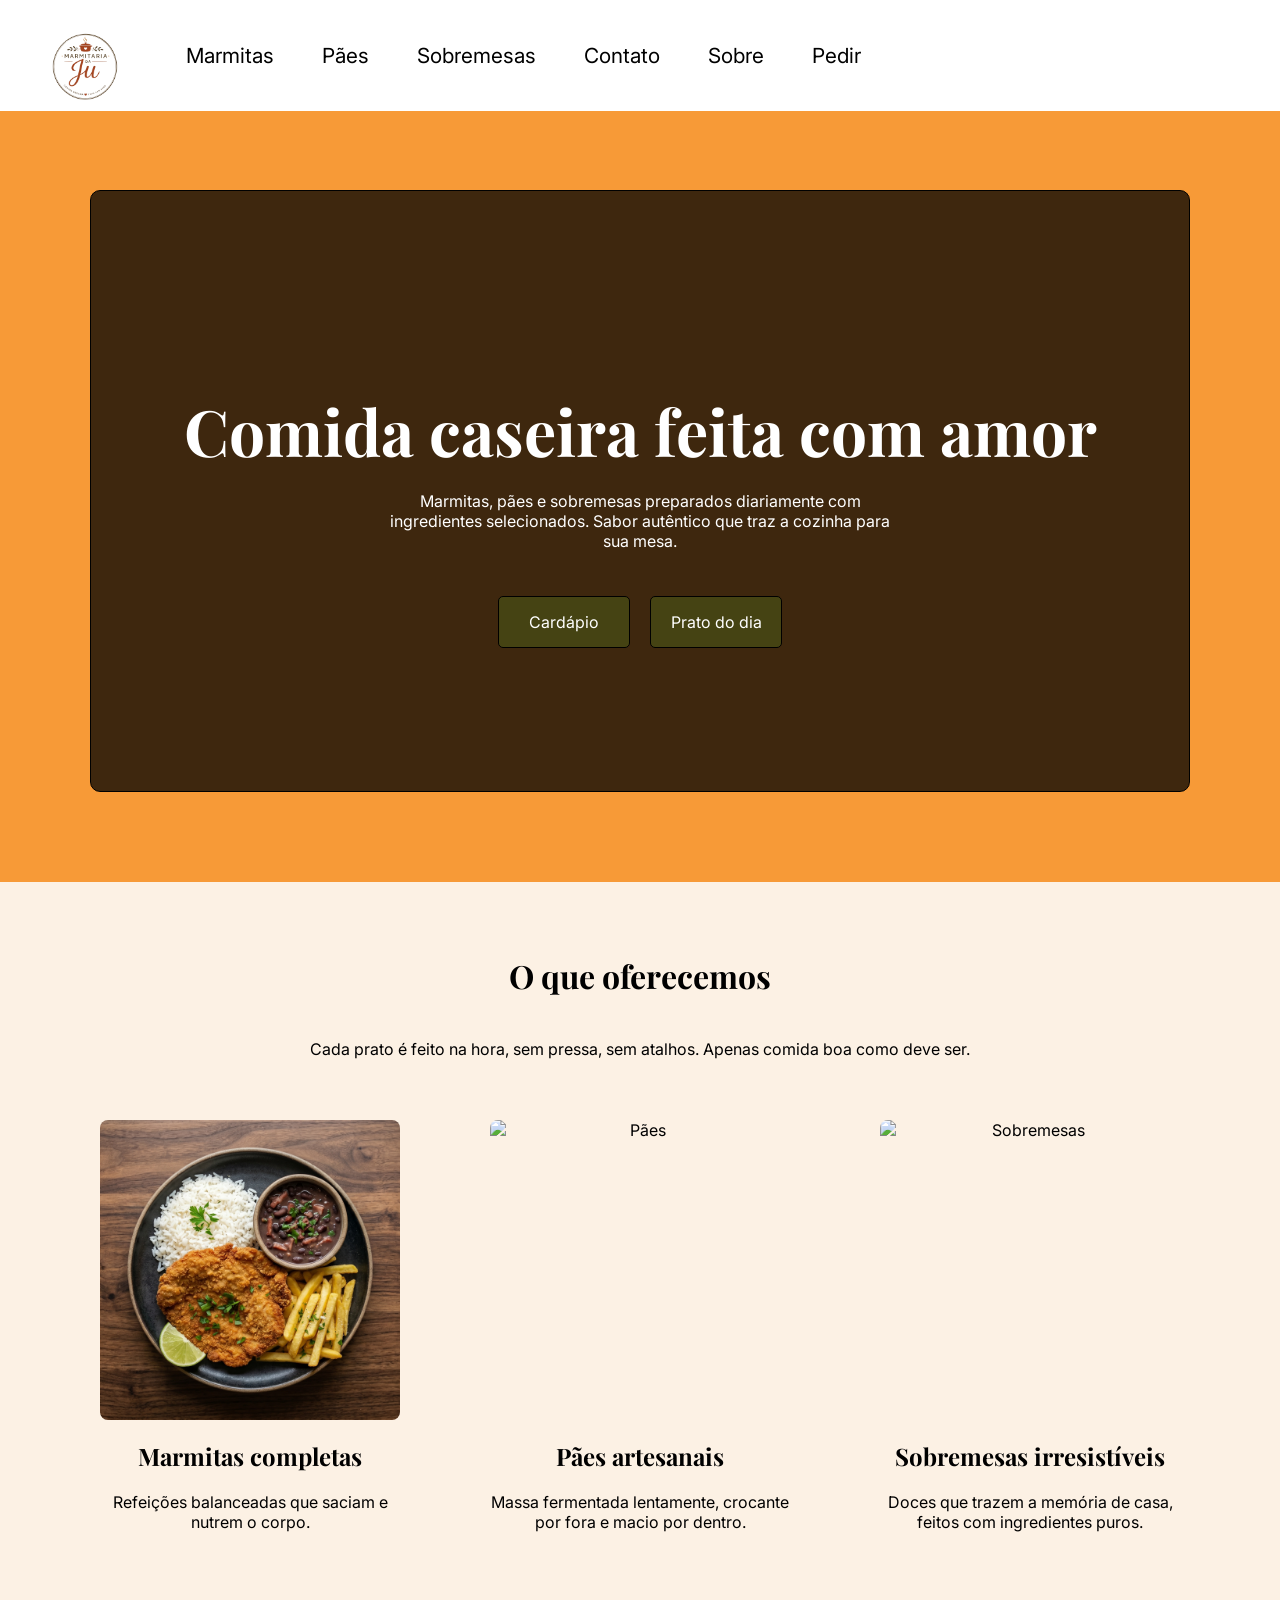
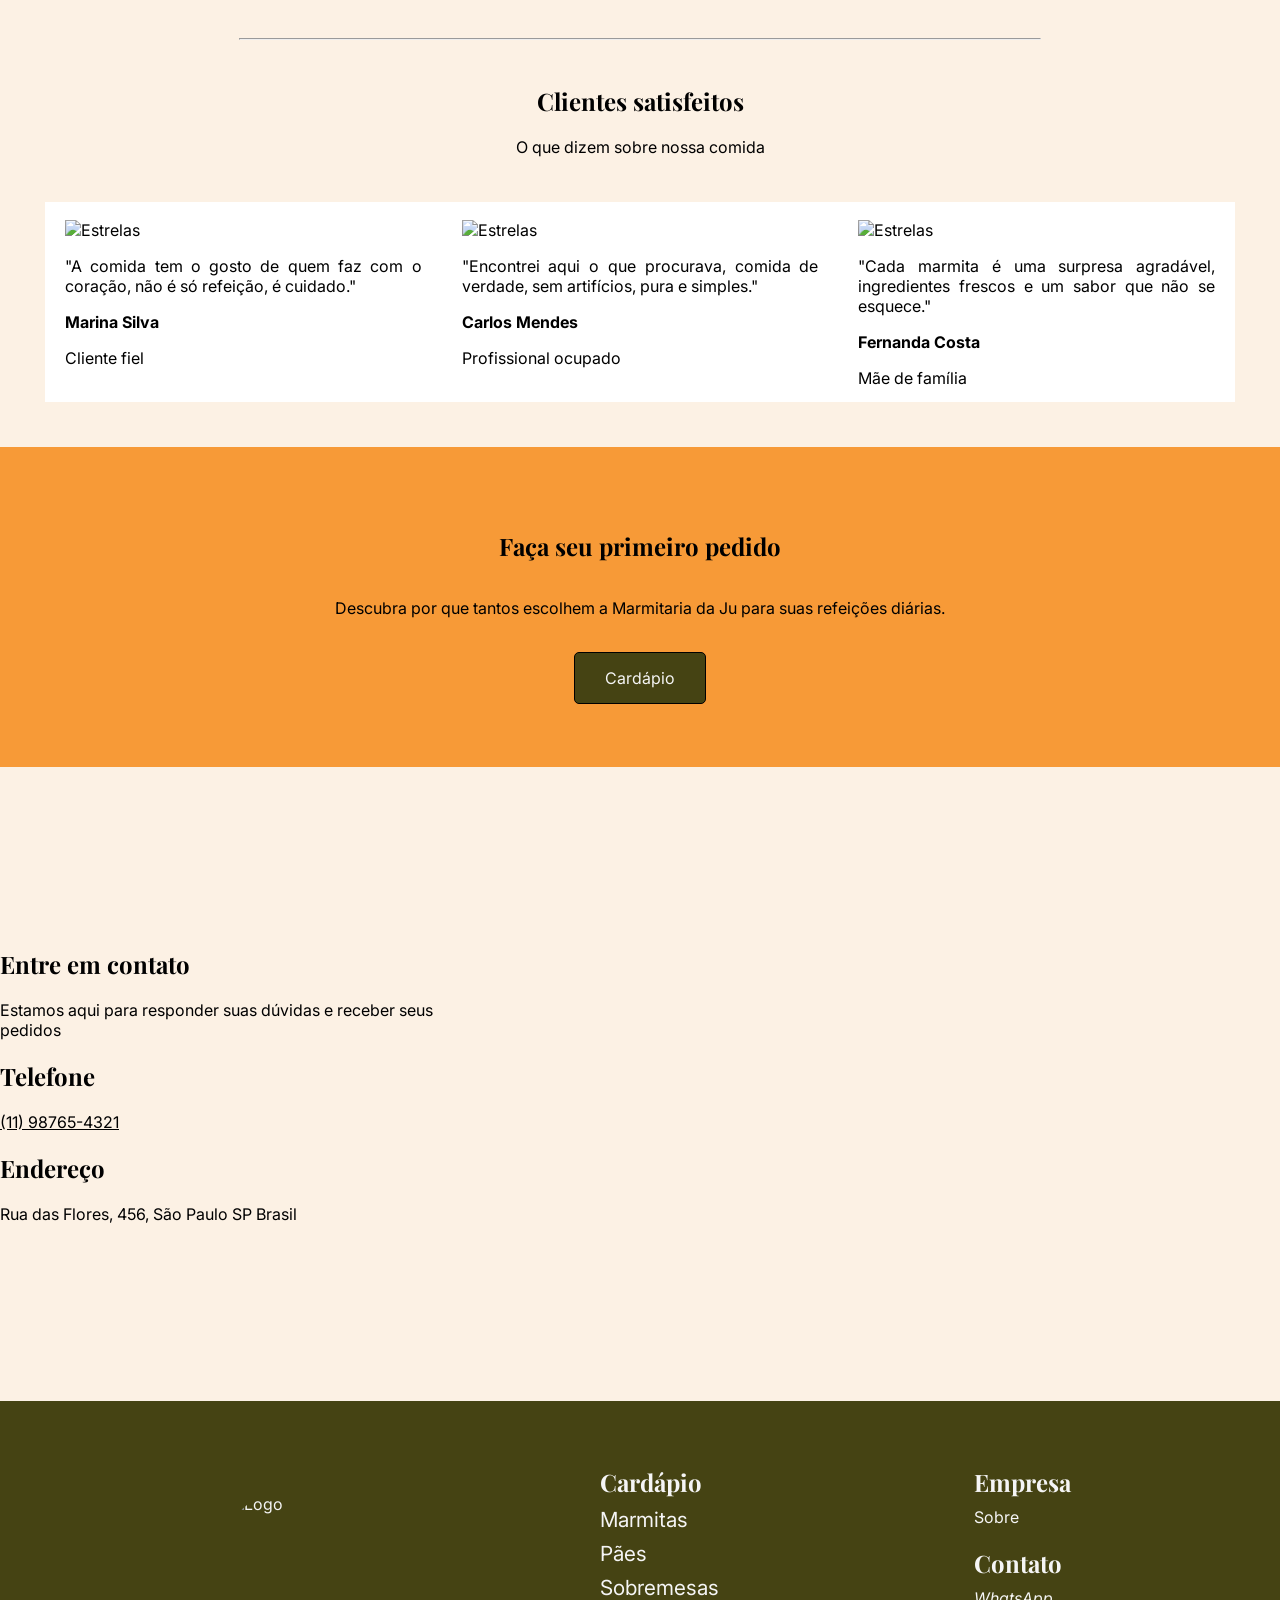
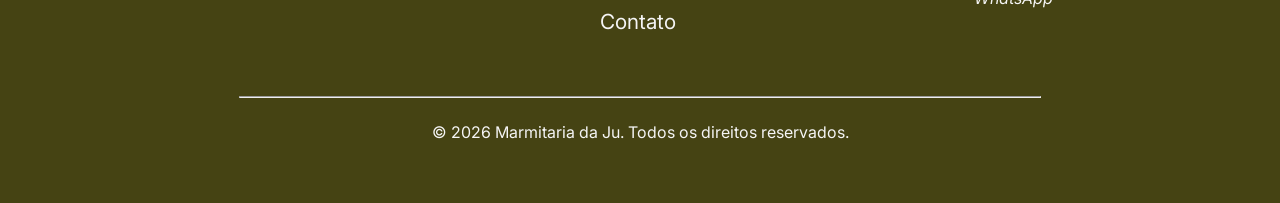
==== commit c8604c90: "testte3" ====
--- a/index.html
+++ b/index.html
@@ -14,7 +14,7 @@
     <header class="cabecario">
         <nav class="navegacao">
             <div class="logo">
-                <a href="../index.html"><img src="/imagens/logo_marmitaria_sem_colher-removebg-preview.png"
+                <a href="index.html"><img src="./Imagens/logo_marmitaria_sem_colher-removebg-preview.png"
                         alt="Logo Marmitaria da Ju"></a>
             </div>
             <button id="burguer-menu" class="material-symbols-outlined" aria-label="Abrir menu" aria-expanded="false"
@@ -22,12 +22,12 @@
             <div class="mainnav" id="itens">
 
                 <ul class="li1">
-                    <li><a href="/paginas/marmitas.html">Marmitas</a></li>
-                    <li><a href="/paginas/paes.html">Pães</a></li>
-                    <li><a href="/paginas/sobremesas.html">Sobremesas</a></li>
-                    <li><a href="/index.html#contato">Contato</a></li>
-                    <li><a href="/paginas/sobre.html">Sobre</a></li>
-                    <li class="pedir"><a href="/paginas/carrinho.html">Pedir</a></li>
+                    <li><a href="paginas/marmitas.html">Marmitas</a></li>
+                    <li><a href="paginas/paes.html">Pães</a></li>
+                    <li><a href="paginas/sobremesas.html">Sobremesas</a></li>
+                    <li><a href="index.html#contato">Contato</a></li>
+                    <li><a href="paginas/sobre.html">Sobre</a></li>
+                    <li class="pedir"><a href="paginas/carrinho.html">Pedir</a></li>
                 </ul>
 
             </div>
@@ -43,7 +43,7 @@
                         autêntico que traz a cozinha para sua mesa. </p>
                     <div class="intro">
                         <a href="#cardapio"> Cardápio </a>
-                        <a href="/paginas/marmitas.html#prato-do-dia"> Prato do dia </a>
+                        <a href="paginas/marmitas.html#prato-do-dia"> Prato do dia </a>
                     </div>
                 </article>
             </div>
@@ -57,14 +57,14 @@
 
             <div class="cardapio">
                 <article class="prato">
-                    <a href="/paginas/marmitas.html"><img src="/imagens/pratos/bife-a-milanesa.png" alt="Marmitas"></a>
+                    <a href="paginas/marmitas.html"><img src="/Imagens/pratos/bife-a-milanesa.png" alt="Marmitas"></a>
                     <div>
                         <h2>Marmitas completas</h2>
                         <p>Refeições balanceadas que saciam e nutrem o corpo.</p>
                     </div>
                 </article>
                 <article class="prato">
-                    <a href="/paginas/paes.html"><img src="/imagens/paes/pao-baguete.png" alt="Pães"></a>
+                    <a href="paginas/paes.html"><img src="/Imagens/paes/pao-baguete.png" alt="Pães"></a>
                     <div>
                         <h2>Pães artesanais</h2>
                         <p>Massa fermentada lentamente, crocante por fora e macio por dentro.</p>
@@ -72,7 +72,7 @@
                 </article>
 
                 <article class="prato">
-                    <a href="/paginas/sobremesas.html"><img src="/imagens/sobremesas/banoffe.png" alt="Sobremesas"></a>
+                    <a href="paginas/sobremesas.html"><img src="/Imagens/sobremesas/banoffe.png" alt="Sobremesas"></a>
                     <div>
                         <h2>Sobremesas irresistíveis</h2>
                         <p>Doces que trazem a memória de casa, feitos com ingredientes puros.</p>
@@ -88,21 +88,21 @@
             </div>
             <div class="comentarios">
                 <div class="depoimento">
-                    <img src="/imagens/icons/stars_11906616.png" alt="Estrelas">
+                    <img src="/Imagens/icons/stars_11906616.png" alt="Estrelas">
                     <p>"A comida tem o gosto de quem faz com o coração, não é só refeição, é cuidado."</p>
                     <p><strong>Marina Silva </strong></p>
                     <p>Cliente fiel</p>
                 </div>
 
                 <div class="depoimento">
-                    <img src="/imagens/icons/stars_11906616.png" alt="Estrelas">
+                    <img src="/Imagens/icons/stars_11906616.png" alt="Estrelas">
                     <p>"Encontrei aqui o que procurava, comida de verdade, sem artifícios, pura e simples."</p>
                     <p><strong>Carlos Mendes</strong></p>
                     <p>Profissional ocupado</p>
                 </div>
 
                 <div class="depoimento">
-                    <img src="/imagens/icons/stars_11906616.png" alt="Estrelas">
+                    <img src="/Imagens/icons/stars_11906616.png" alt="Estrelas">
                     <p>"Cada marmita é uma surpresa agradável, ingredientes frescos e um sabor que não se esquece."</p>
                     <p><strong>Fernanda Costa</strong>
                     <p>
@@ -147,19 +147,19 @@
     </main>
     <footer class="card-rodape">
         <nav class="navegacao-rodape">
-            <img src="../imagens/logo_marmitaria_sem_colher.png" alt="Logo">
+            <img src="/Imagens/logo_marmitaria_sem_colher.png" alt="Logo">
             <div class="rodape-leme">
                 <h2> Cardápio </h2>
                 <ul>
-                    <li><a href="/paginas/marmitas.html"> Marmitas</a></li>
-                    <li><a href="/paginas/paes.html"> Pães </a></li>
-                    <li><a href="/paginas/sobremesas.html">Sobremesas</a></li>
-                    <li><a href="/index.html#contato"> Contato</a></li>
+                    <li><a href="paginas/marmitas.html"> Marmitas</a></li>
+                    <li><a href="paginas/paes.html"> Pães </a></li>
+                    <li><a href="paginas/sobremesas.html">Sobremesas</a></li>
+                    <li><a href="index.html#contato"> Contato</a></li>
                 </ul>
             </div>
             <div class="rodape-leme" aria-label="Menu institucional">
                 <h2>Empresa</h2>
-                <a href="/paginas/sobre.html">Sobre</a>
+                <a href="paginas/sobre.html">Sobre</a>
                 <h2>Contato</h2>
                 <address>
                     <a href="https://wa.me/5511999999999" target="_blank">WhatsApp</a>
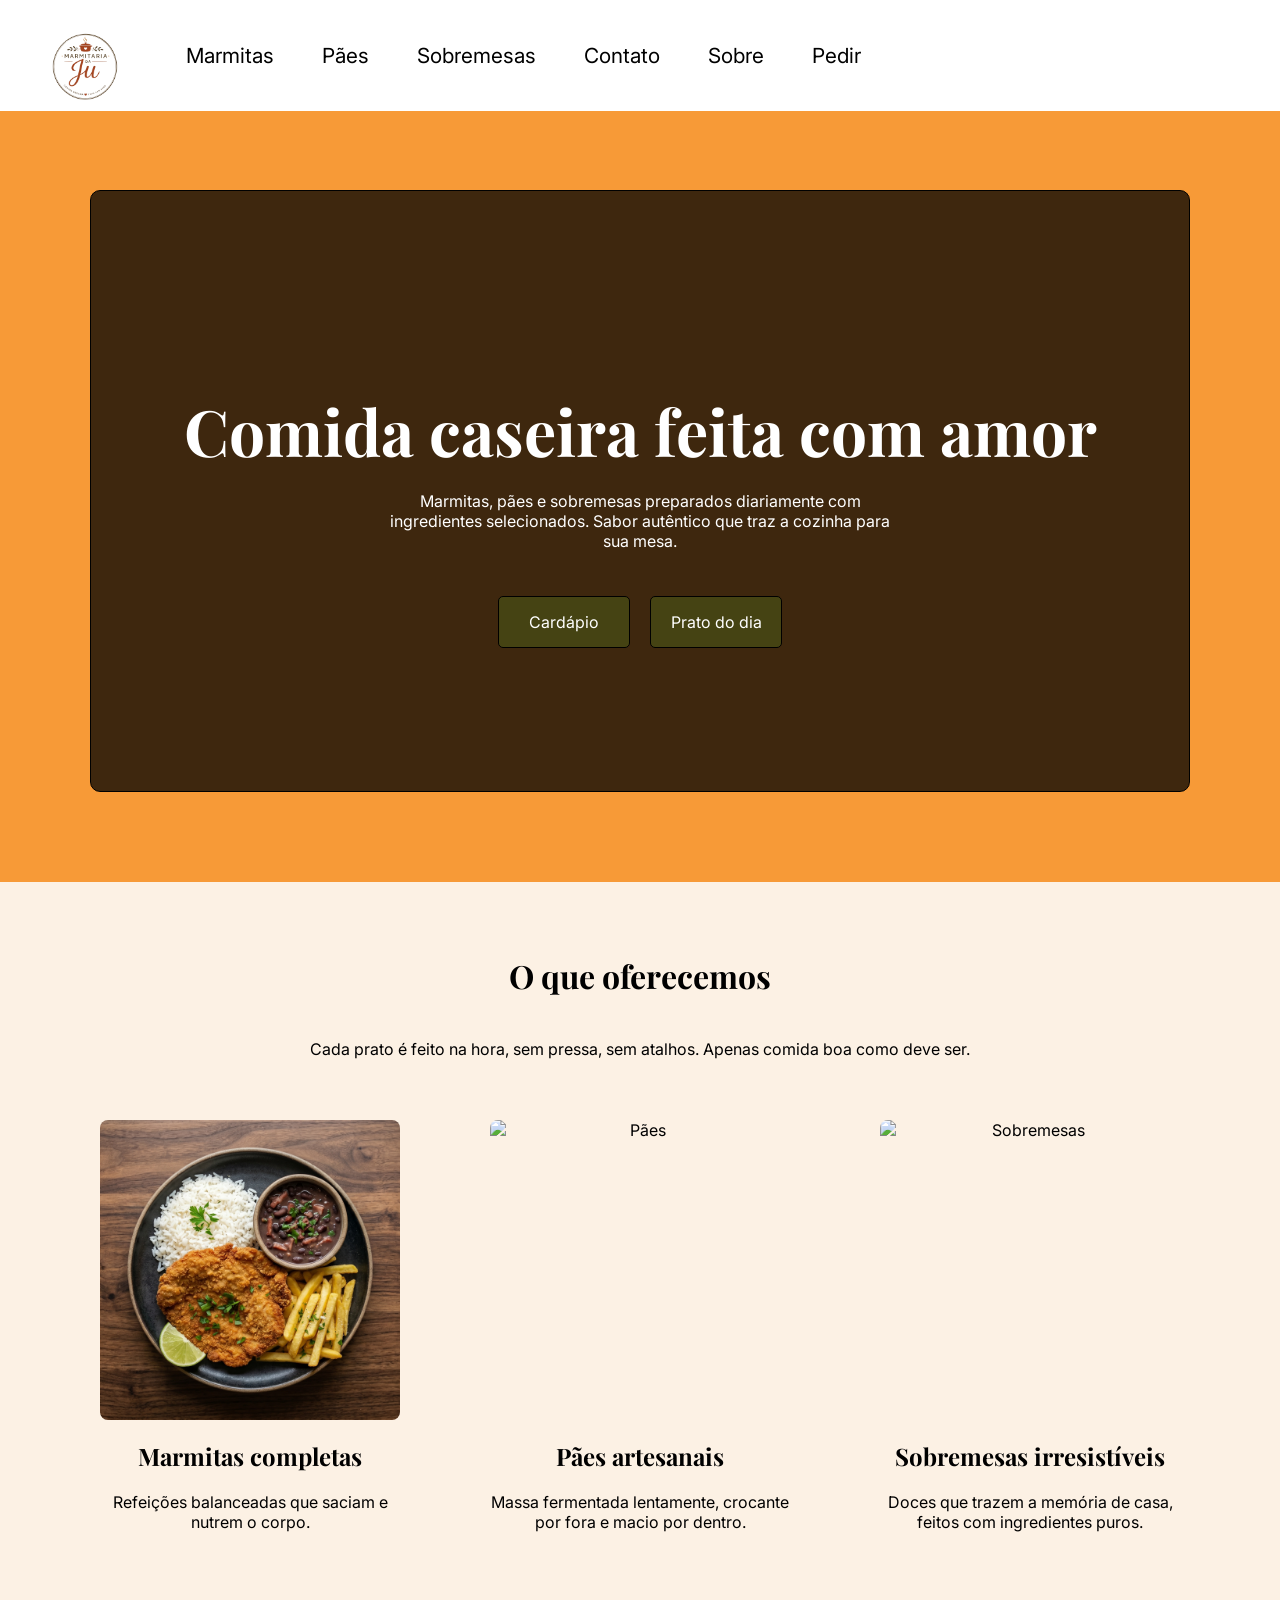
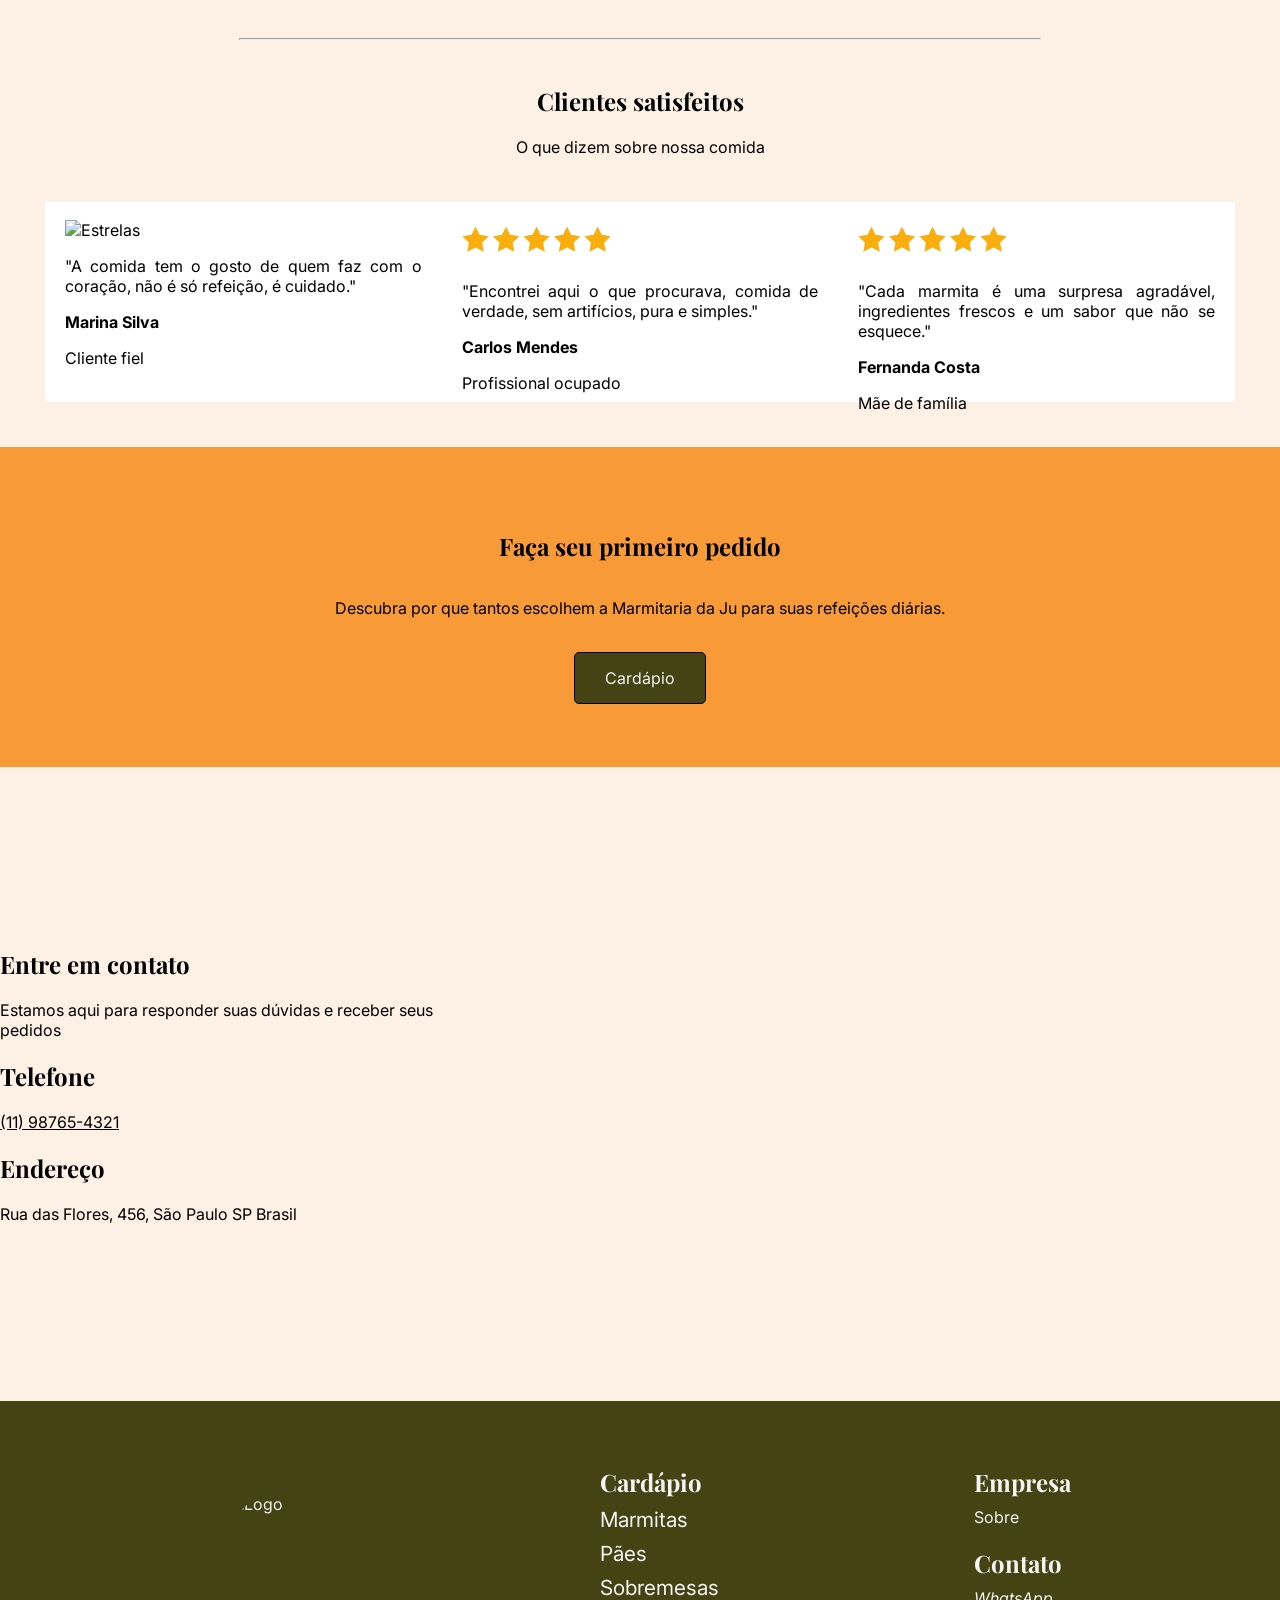
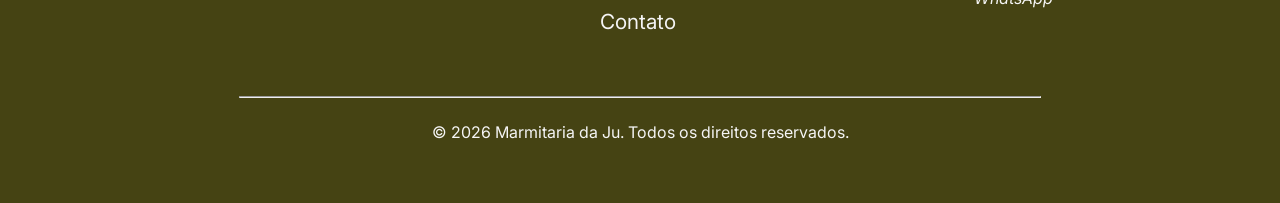
==== commit 911890e4: "Correção Caminho Icones" ====
--- a/index.html
+++ b/index.html
@@ -57,14 +57,14 @@
 
             <div class="cardapio">
                 <article class="prato">
-                    <a href="paginas/marmitas.html"><img src="/Imagens/pratos/bife-a-milanesa.png" alt="Marmitas"></a>
+                    <a href="paginas/marmitas.html"><img src="Imagens/pratos/bife-a-milanesa.png" alt="Marmitas"></a>
                     <div>
                         <h2>Marmitas completas</h2>
                         <p>Refeições balanceadas que saciam e nutrem o corpo.</p>
                     </div>
                 </article>
                 <article class="prato">
-                    <a href="paginas/paes.html"><img src="/Imagens/paes/pao-baguete.png" alt="Pães"></a>
+                    <a href="paginas/paes.html"><img src="Imagens/paes/pao-baguete.png" alt="Pães"></a>
                     <div>
                         <h2>Pães artesanais</h2>
                         <p>Massa fermentada lentamente, crocante por fora e macio por dentro.</p>
@@ -72,7 +72,7 @@
                 </article>
 
                 <article class="prato">
-                    <a href="paginas/sobremesas.html"><img src="/Imagens/sobremesas/banoffe.png" alt="Sobremesas"></a>
+                    <a href="paginas/sobremesas.html"><img src="Imagens/sobremesas/banoffe.png" alt="Sobremesas"></a>
                     <div>
                         <h2>Sobremesas irresistíveis</h2>
                         <p>Doces que trazem a memória de casa, feitos com ingredientes puros.</p>
@@ -88,21 +88,21 @@
             </div>
             <div class="comentarios">
                 <div class="depoimento">
-                    <img src="/Imagens/icons/stars_11906616.png" alt="Estrelas">
+                    <img src="imagens/Icons/stars_11906616.png" alt="Estrelas">
                     <p>"A comida tem o gosto de quem faz com o coração, não é só refeição, é cuidado."</p>
                     <p><strong>Marina Silva </strong></p>
                     <p>Cliente fiel</p>
                 </div>
 
                 <div class="depoimento">
-                    <img src="/Imagens/icons/stars_11906616.png" alt="Estrelas">
+                    <img src="Imagens/Icons/stars_11906616.png" alt="Estrelas">
                     <p>"Encontrei aqui o que procurava, comida de verdade, sem artifícios, pura e simples."</p>
                     <p><strong>Carlos Mendes</strong></p>
                     <p>Profissional ocupado</p>
                 </div>
 
                 <div class="depoimento">
-                    <img src="/Imagens/icons/stars_11906616.png" alt="Estrelas">
+                    <img src="Imagens/Icons/stars_11906616.png" alt="Estrelas">
                     <p>"Cada marmita é uma surpresa agradável, ingredientes frescos e um sabor que não se esquece."</p>
                     <p><strong>Fernanda Costa</strong>
                     <p>
@@ -147,7 +147,7 @@
     </main>
     <footer class="card-rodape">
         <nav class="navegacao-rodape">
-            <img src="/Imagens/logo_marmitaria_sem_colher.png" alt="Logo">
+            <img src="./Imagens/logo_marmitaria_sem_colher.png" alt="Logo">
             <div class="rodape-leme">
                 <h2> Cardápio </h2>
                 <ul>
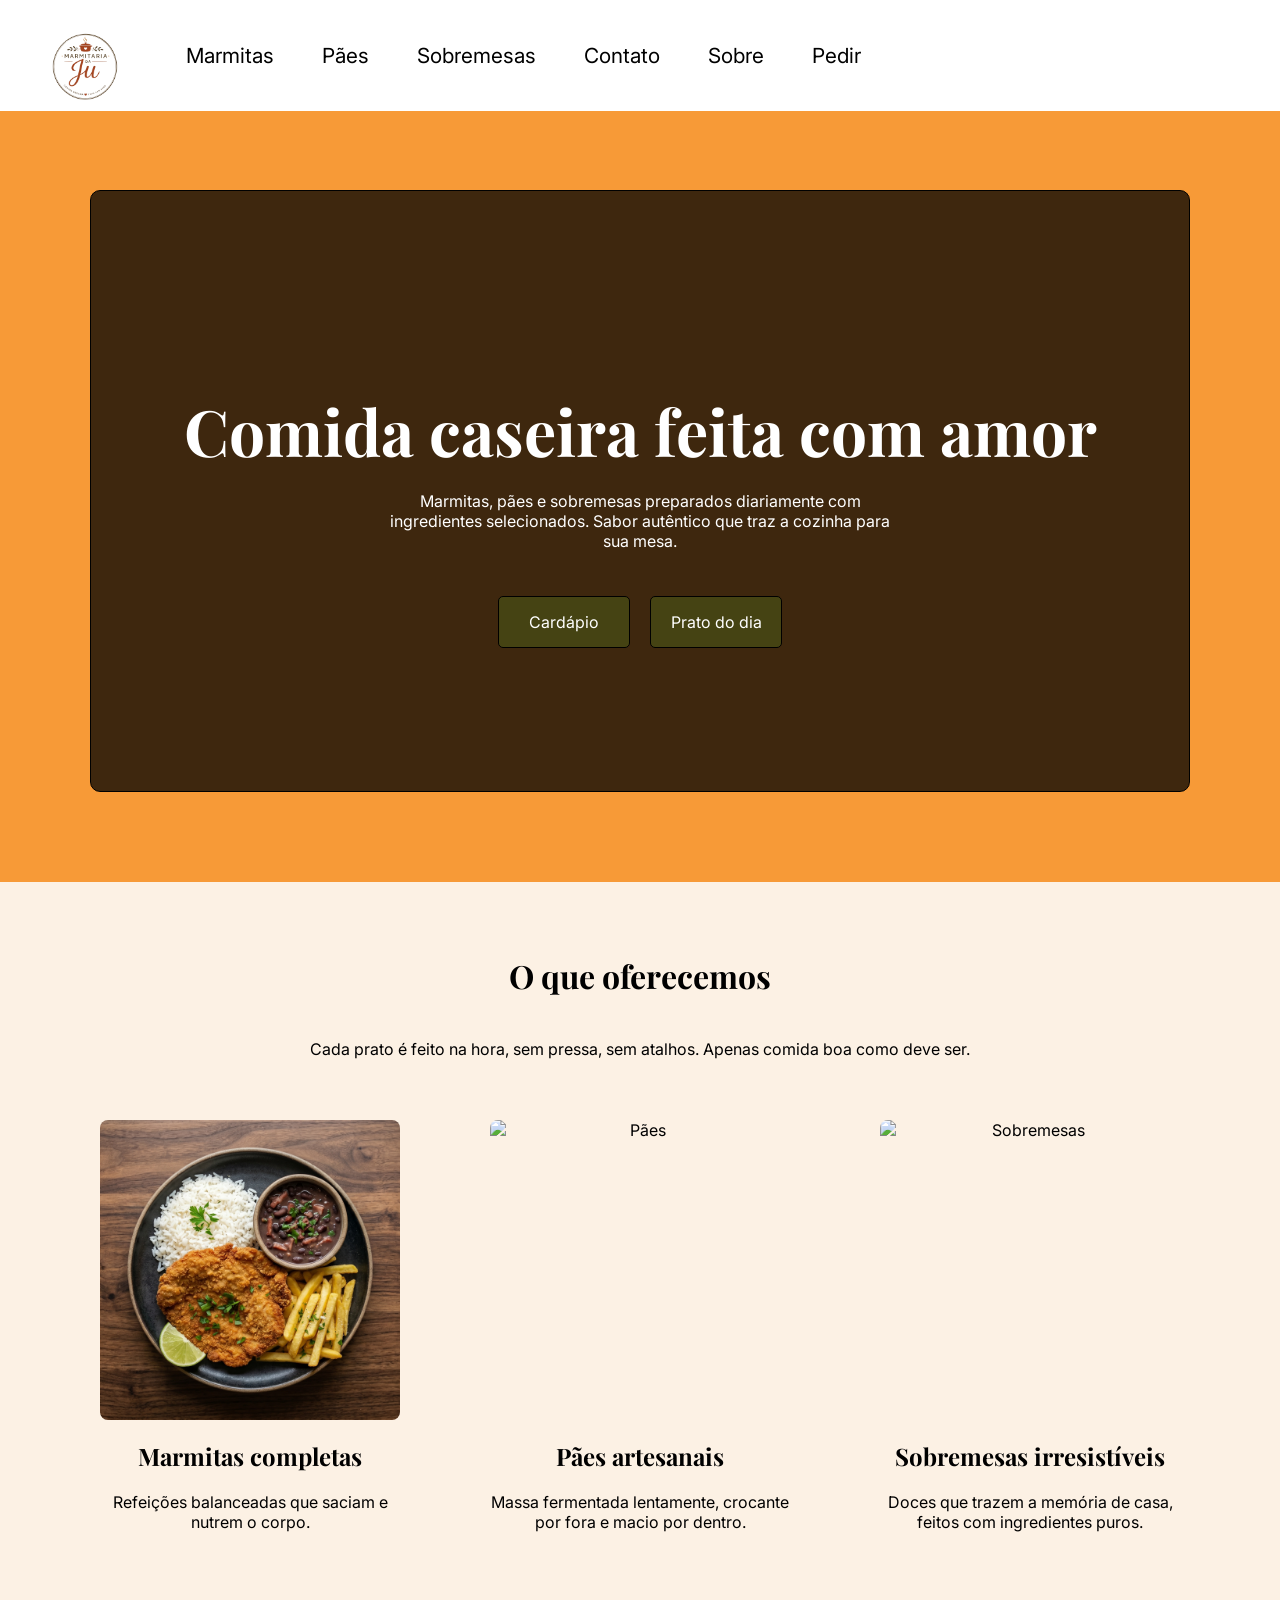
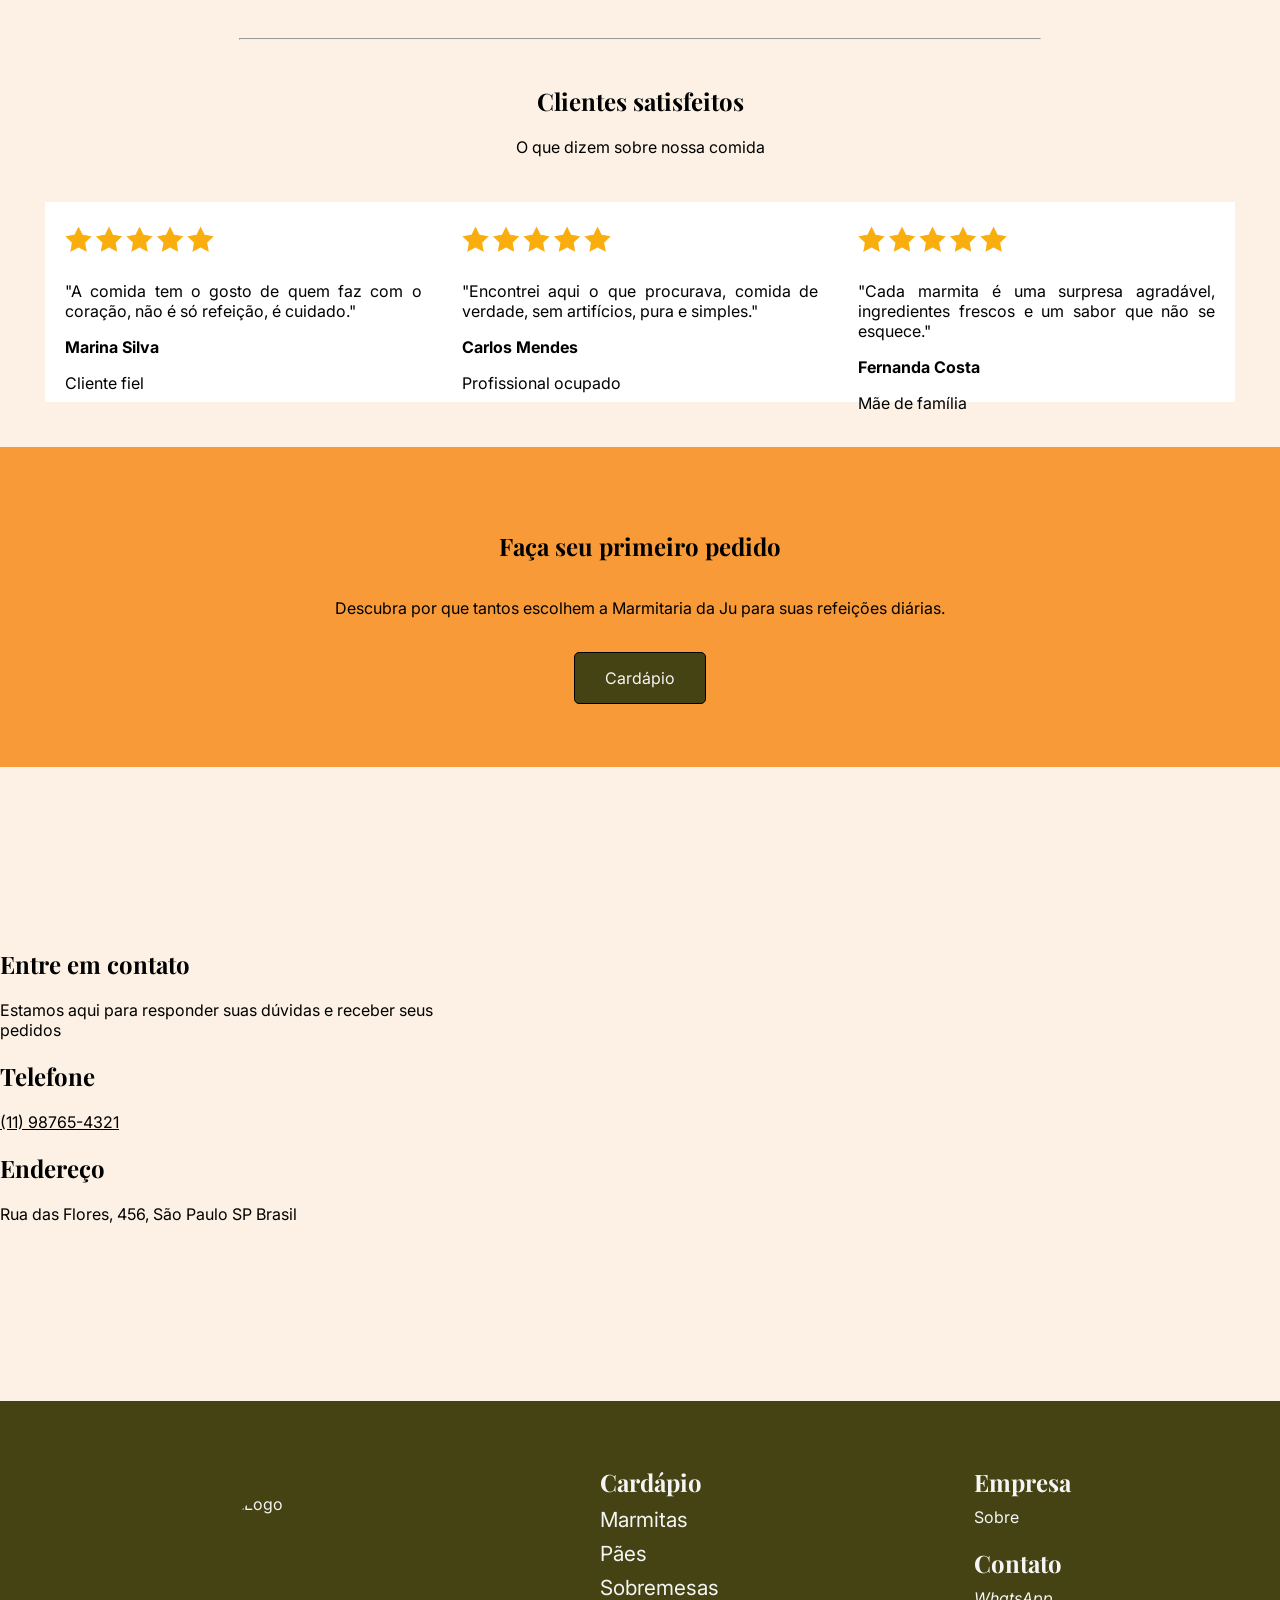
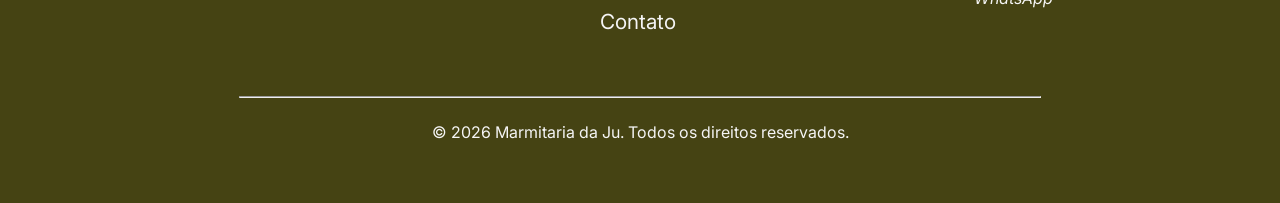
==== commit 0f3c346c: "Caminhos" ====
--- a/index.html
+++ b/index.html
@@ -88,7 +88,7 @@
             </div>
             <div class="comentarios">
                 <div class="depoimento">
-                    <img src="imagens/Icons/stars_11906616.png" alt="Estrelas">
+                    <img src="Imagens/Icons/stars_11906616.png" alt="Estrelas">
                     <p>"A comida tem o gosto de quem faz com o coração, não é só refeição, é cuidado."</p>
                     <p><strong>Marina Silva </strong></p>
                     <p>Cliente fiel</p>
--- a/style.css
+++ b/style.css
@@ -195,7 +195,7 @@
     border-radius: 10px;
     align-items: center;
     border: 1px solid black;
-    background-image: linear-gradient(rgba(0, 0, 0, 0.75), rgba(0, 0, 0, 0.75)), url("/imagens/foto-banner.png");
+    background-image: linear-gradient(rgba(0, 0, 0, 0.75), rgba(0, 0, 0, 0.75)), url("/Imagens/foto-banner.png");
     background-size: cover;
     justify-content: center;
     text-align: center;
